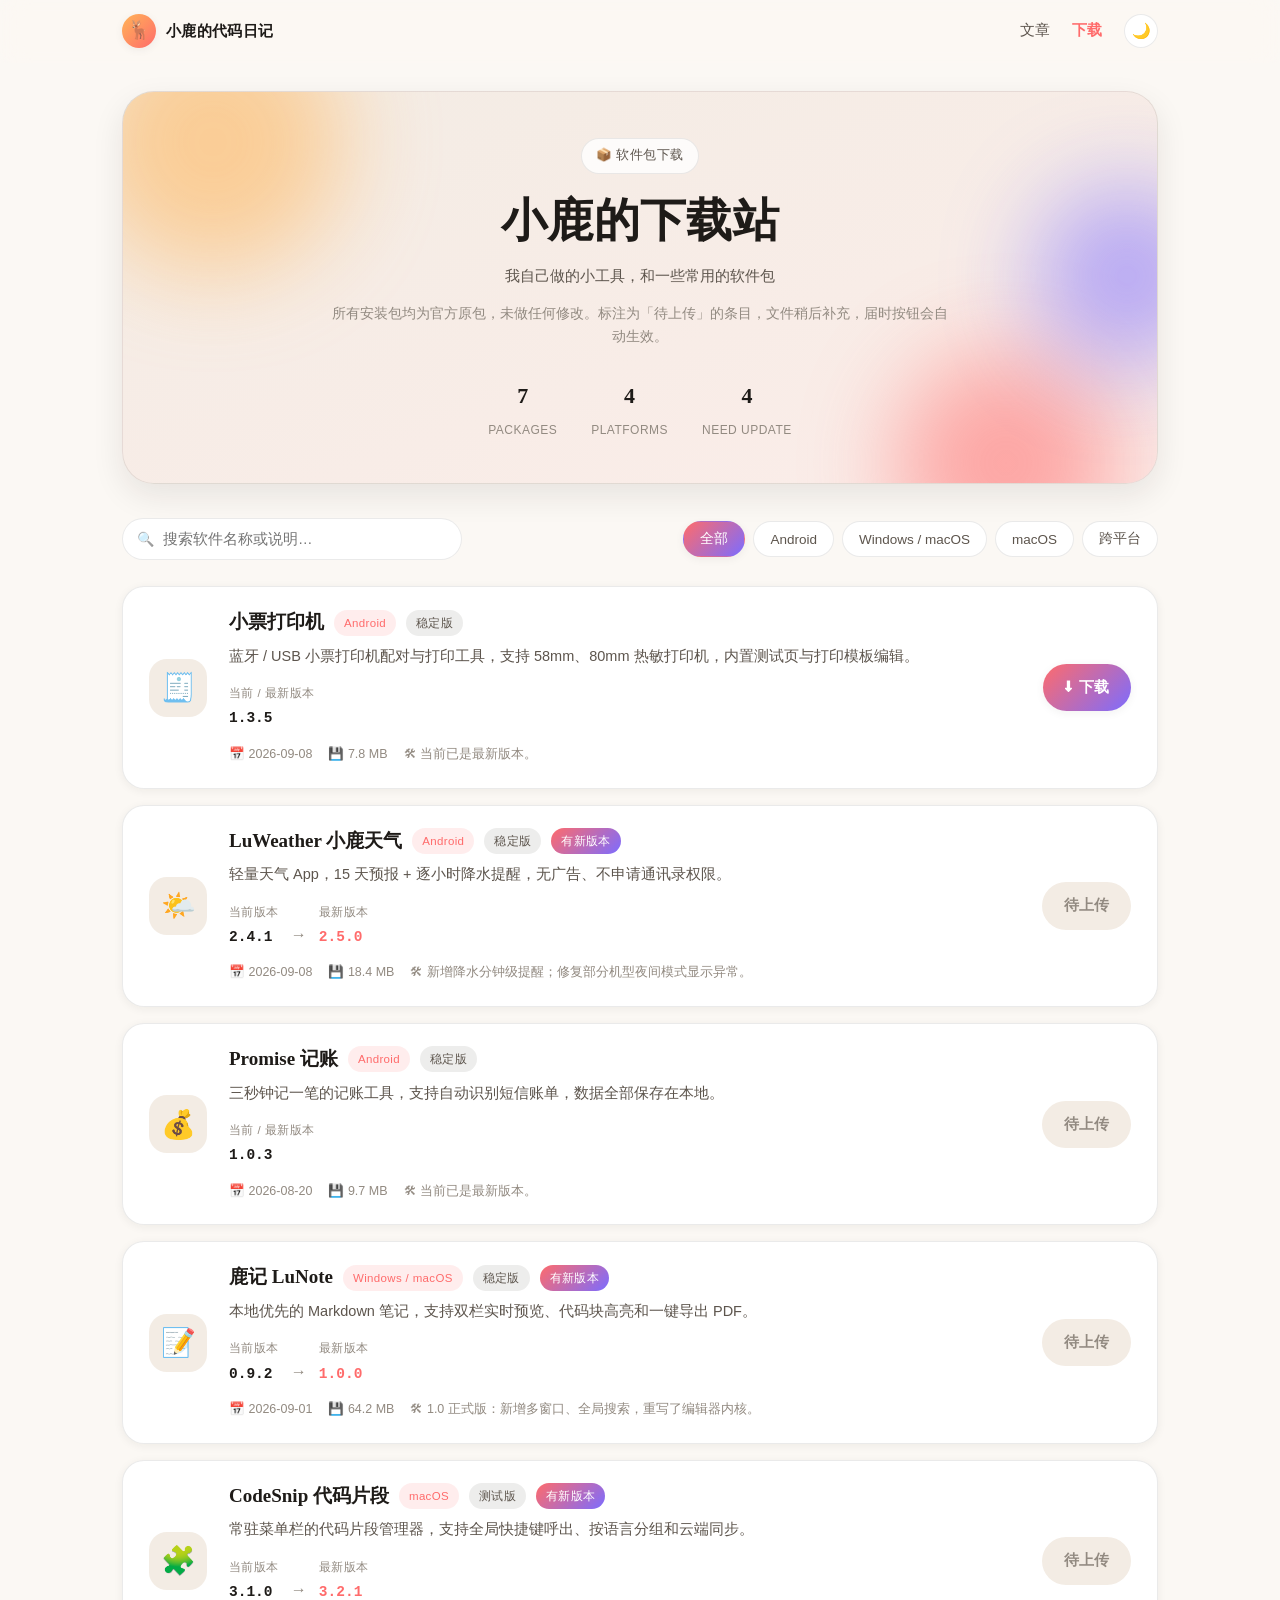
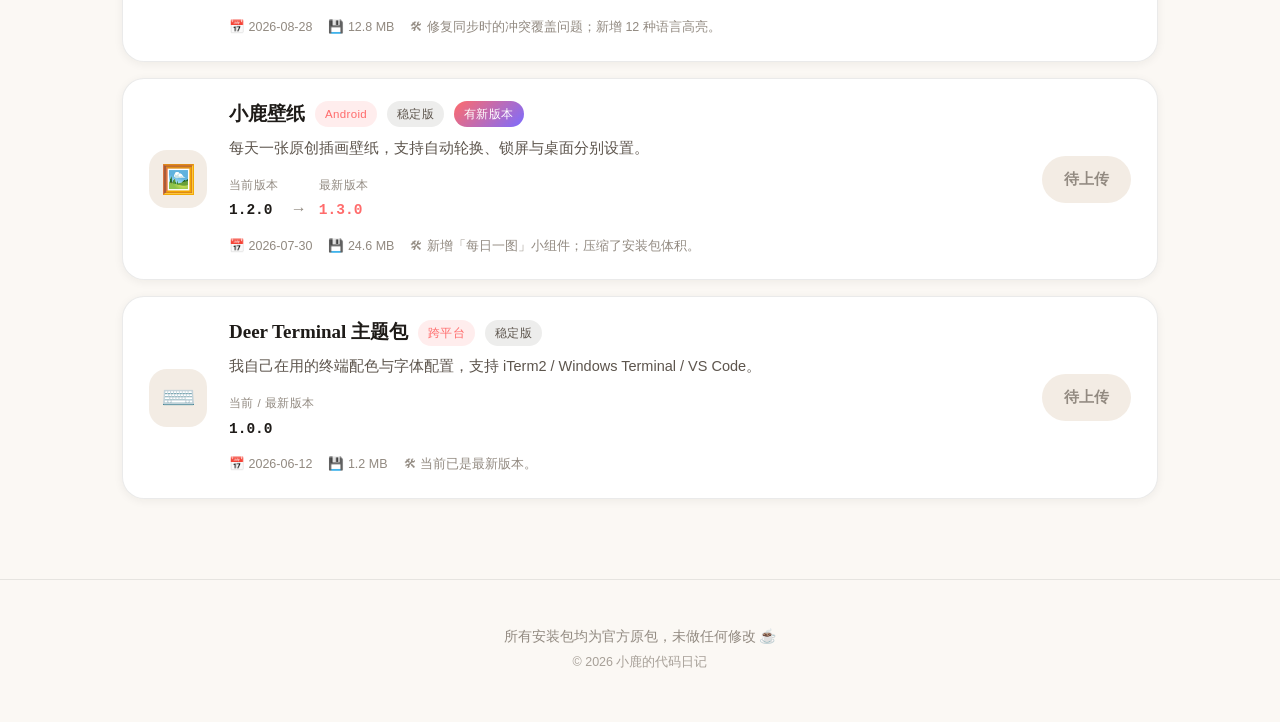
==== download/index.html @ f1ee8413 "添加下载页面" ====
<!DOCTYPE html>
<html lang="zh-CN" data-theme="light">
<head>
  <meta charset="UTF-8" />
  <meta name="viewport" content="width=device-width, initial-scale=1, viewport-fit=cover" />
  <title>下载 · 小鹿的代码日记</title>
  <meta name="description" content="小鹿的软件包下载列表：Android、Windows、macOS 安装包。" />
  <link rel="icon" href="data:image/svg+xml,<svg xmlns='http://www.w3.org/2000/svg' viewBox='0 0 100 100'><text y='.9em' font-size='90'>🦌</text></svg>" />
  <link rel="stylesheet" href="../assets/css/style.css" />
</head>
<body>
  <header class="nav" id="nav">
    <div class="nav__inner">
      <a class="nav__brand" href="../">
        <span class="nav__avatar">🦌</span>
        <span class="nav__name">小鹿的代码日记</span>
      </a>
      <nav class="nav__links">
        <a href="../">文章</a>
        <a href="./" aria-current="page" class="is-current">下载</a>
        <button class="theme-toggle" id="themeToggle" type="button" aria-label="切换主题">
          <span id="themeIcon">🌙</span>
        </button>
      </nav>
    </div>
  </header>

  <main>
    <section class="view">
      <div class="hero hero--slim">
        <div class="hero__blobs" aria-hidden="true">
          <span></span><span></span><span></span>
        </div>
        <div class="hero__content">
          <span class="hero__badge">📦 软件包下载</span>
          <h1 class="hero__title" id="pageTitle">下载</h1>
          <p class="hero__bio" id="pageSubtitle"></p>
          <p class="hero__note" id="pageNote"></p>
          <div class="hero__stats" id="pageStats"></div>
        </div>
      </div>

      <div class="toolbar">
        <div class="search">
          <span class="search__icon">🔍</span>
          <input id="searchInput" type="search" placeholder="搜索软件名称或说明…" autocomplete="off" />
        </div>
        <div class="chips" id="platformChips"></div>
      </div>

      <div class="pkg-list" id="pkgList"></div>
      <div class="empty" id="emptyState" hidden>没有找到匹配的软件包 🌿</div>
    </section>
  </main>

  <footer class="footer">
    <p>所有安装包均为官方原包，未做任何修改 ☕️</p>
    <p class="footer__copy" id="footerCopy"></p>
  </footer>

  <script src="../assets/js/theme.js"></script>
  <script src="../assets/js/download.js"></script>
</body>
</html>
---- assets/css/style.css ----
/* ============ 主题变量 ============ */
:root {
  --bg: #fbf8f4;
  --bg-soft: #f3ece4;
  --surface: #ffffff;
  --text: #1e1b18;
  --text-soft: #5d554d;
  --muted: #928a81;
  --line: rgba(30, 27, 24, .09);
  --accent: #ff6b6b;
  --accent-2: #ffb457;
  --accent-3: #7c6cff;
  --shadow-sm: 0 2px 10px rgba(30, 27, 24, .06);
  --shadow-md: 0 12px 32px rgba(30, 27, 24, .09);
  --shadow-lg: 0 28px 60px rgba(30, 27, 24, .14);
  --radius: 22px;
  --maxw: 1080px;
  --font-sans: -apple-system, BlinkMacSystemFont, "PingFang SC", "HarmonyOS Sans SC",
    "Microsoft YaHei", "Noto Sans SC", "Segoe UI", Roboto, sans-serif;
  --font-serif: "Songti SC", "Noto Serif SC", Georgia, "Times New Roman", serif;
}

[data-theme="dark"] {
  --bg: #100e0d;
  --bg-soft: #191614;
  --surface: #1c1917;
  --text: #f4ede6;
  --text-soft: #c6bdba;
  --muted: #8d8480;
  --line: rgba(255, 255, 255, .1);
  --accent: #ff8b8b;
  --accent-2: #ffc97a;
  --accent-3: #a79bff;
  --shadow-sm: 0 2px 10px rgba(0, 0, 0, .4);
  --shadow-md: 0 12px 32px rgba(0, 0, 0, .45);
  --shadow-lg: 0 28px 60px rgba(0, 0, 0, .55);
}

/* ============ 基础 ============ */
* { box-sizing: border-box; }
[hidden] { display: none !important; }

html { scroll-behavior: smooth; }

body {
  margin: 0;
  background: var(--bg);
  color: var(--text);
  font-family: var(--font-sans);
  font-size: 16px;
  line-height: 1.75;
  -webkit-font-smoothing: antialiased;
  transition: background .35s ease, color .35s ease;
}

a { color: inherit; text-decoration: none; }
button { font-family: inherit; cursor: pointer; }
img { max-width: 100%; display: block; }

::selection { background: var(--accent); color: #fff; }

/* ============ 阅读进度条 ============ */
.reading-progress {
  position: fixed;
  inset: 0 0 auto 0;
  height: 3px;
  z-index: 60;
  background: transparent;
}
.reading-progress span {
  display: block;
  height: 100%;
  width: 0;
  background: linear-gradient(90deg, var(--accent-2), var(--accent), var(--accent-3));
  transition: width .1s linear;
}

/* ============ 导航 ============ */
.nav {
  position: sticky;
  top: 0;
  z-index: 50;
  backdrop-filter: saturate(180%) blur(14px);
  -webkit-backdrop-filter: saturate(180%) blur(14px);
  background: var(--bg);
  background: color-mix(in srgb, var(--bg) 78%, transparent);
  border-bottom: 1px solid transparent;
  transition: border-color .3s ease, box-shadow .3s ease;
}
.nav.is-stuck {
  border-bottom-color: var(--line);
  box-shadow: var(--shadow-sm);
}
.nav__inner {
  max-width: var(--maxw);
  margin: 0 auto;
  padding: 14px 22px;
  display: flex;
  align-items: center;
  justify-content: space-between;
  gap: 16px;
}
.nav__brand { display: flex; align-items: center; gap: 10px; }
.nav__avatar {
  width: 34px; height: 34px;
  display: grid; place-items: center;
  font-size: 18px;
  border-radius: 50%;
  background: linear-gradient(135deg, var(--accent-2), var(--accent));
  box-shadow: var(--shadow-sm);
}
.nav__name {
  font-weight: 700;
  letter-spacing: .02em;
  font-size: 15px;
}
.nav__links {
  display: flex;
  align-items: center;
  gap: 22px;
  font-size: 14.5px;
  color: var(--text-soft);
}
.nav__links a { transition: color .2s ease; }
.nav__links a:hover { color: var(--accent); }
.theme-toggle {
  border: 1px solid var(--line);
  background: var(--surface);
  color: var(--text);
  width: 34px; height: 34px;
  border-radius: 50%;
  display: grid; place-items: center;
  font-size: 15px;
  transition: transform .2s ease, box-shadow .2s ease;
}
.theme-toggle:hover { transform: scale(1.08); box-shadow: var(--shadow-sm); }

/* ============ 布局 ============ */
main { max-width: var(--maxw); margin: 0 auto; padding: 0 22px 80px; }
.view { animation: fade .45s ease both; }
@keyframes fade { from { opacity: 0; transform: translateY(10px); } to { opacity: 1; transform: none; } }

/* ============ Hero ============ */
.hero {
  position: relative;
  overflow: hidden;
  margin: 28px 0 34px;
  padding: 60px 32px 52px;
  border-radius: 32px;
  background: var(--bg-soft);
  background: linear-gradient(160deg, var(--bg-soft), color-mix(in srgb, var(--accent) 8%, var(--bg)));
  border: 1px solid var(--line);
  box-shadow: var(--shadow-md);
  text-align: center;
}
.hero__blobs { position: absolute; inset: 0; pointer-events: none; }
.hero__blobs span {
  position: absolute;
  display: block;
  border-radius: 50%;
  filter: blur(48px);
  opacity: .55;
  animation: float 14s ease-in-out infinite;
}
.hero__blobs span:nth-child(1) { width: 260px; height: 260px; background: var(--accent-2); top: -80px; left: -40px; }
.hero__blobs span:nth-child(2) { width: 220px; height: 220px; background: var(--accent); bottom: -90px; right: 4%; animation-delay: -4s; }
.hero__blobs span:nth-child(3) { width: 180px; height: 180px; background: var(--accent-3); top: 24%; right: -60px; animation-delay: -8s; }
@keyframes float {
  0%, 100% { transform: translate3d(0, 0, 0) scale(1); }
  50% { transform: translate3d(18px, -22px, 0) scale(1.08); }
}
.hero__content { position: relative; }
.hero__badge {
  display: inline-block;
  background: var(--surface);
  padding: 6px 14px;
  border-radius: 999px;
  font-size: 12.5px;
  letter-spacing: .04em;
  color: var(--text-soft);
  background: var(--surface);
  background: color-mix(in srgb, var(--surface) 80%, transparent);
  border: 1px solid var(--line);
}
.hero__avatar {
  width: 92px; height: 92px;
  margin: 20px auto 0;
  display: grid; place-items: center;
  font-size: 44px;
  border-radius: 50%;
  background: var(--surface);
  border: 3px solid var(--surface);
  box-shadow: var(--shadow-md);
}
.hero__title {
  margin: 18px 0 8px;
  font-family: var(--font-serif);
  font-size: clamp(30px, 5.4vw, 46px);
  line-height: 1.25;
  letter-spacing: .01em;
}
.hero__tagline {
  margin: 0;
  font-size: 17px;
  font-weight: 600;
  background: linear-gradient(90deg, var(--accent), var(--accent-3));
  -webkit-background-clip: text;
  background-clip: text;
  color: transparent;
}
.hero__bio {
  max-width: 560px;
  margin: 14px auto 0;
  color: var(--text-soft);
  font-size: 15px;
}
.hero__meta {
  margin-top: 10px;
  font-size: 13px;
  color: var(--muted);
}
.hero__meta .dot { margin: 0 8px; }
.hero__socials {
  margin-top: 22px;
  display: flex;
  justify-content: center;
  gap: 10px;
  flex-wrap: wrap;
}
.social {
  display: inline-flex;
  align-items: center;
  gap: 6px;
  padding: 8px 16px;
  border-radius: 999px;
  font-size: 13.5px;
  color: var(--text-soft);
  background: var(--surface);
  background: color-mix(in srgb, var(--surface) 85%, transparent);
  border: 1px solid var(--line);
  transition: transform .2s ease, box-shadow .2s ease, color .2s ease;
}
.social:hover { transform: translateY(-2px); box-shadow: var(--shadow-sm); color: var(--text); }
.hero__stats {
  margin-top: 28px;
  display: flex;
  justify-content: center;
  gap: 34px;
  flex-wrap: wrap;
}
.stat { text-align: center; }
.stat b {
  display: block;
  font-size: 22px;
  font-family: var(--font-serif);
}
.stat span { font-size: 12px; color: var(--muted); letter-spacing: .04em; }

.hero--slim { padding: 46px 32px 40px; }
.hero__note {
  max-width: 620px;
  margin: 12px auto 0;
  font-size: 13.5px;
  color: var(--muted);
}
.nav__links a.is-current { color: var(--accent); font-weight: 600; }

/* ============ 下载列表 ============ */
.pkg-list { display: flex; flex-direction: column; gap: 16px; }
.pkg {
  display: grid;
  grid-template-columns: auto 1fr auto;
  gap: 22px;
  align-items: center;
  padding: 22px 26px;
  border-radius: var(--radius);
  background: var(--surface);
  border: 1px solid var(--line);
  box-shadow: var(--shadow-sm);
  transition: transform .28s ease, box-shadow .28s ease;
}
.pkg:hover { transform: translateY(-3px); box-shadow: var(--shadow-md); }
.pkg__icon {
  width: 58px; height: 58px;
  display: grid; place-items: center;
  font-size: 28px;
  border-radius: 18px;
  background: var(--bg-soft);
}
.pkg__main { min-width: 0; }
.pkg__title {
  display: flex;
  align-items: center;
  gap: 10px;
  flex-wrap: wrap;
}
.pkg__title h2 {
  margin: 0;
  font-family: var(--font-serif);
  font-size: 19px;
  line-height: 1.4;
}
.badge {
  font-size: 11.5px;
  letter-spacing: .03em;
  padding: 3px 10px;
  border-radius: 999px;
  color: var(--accent);
  background: var(--bg-soft);
  background: color-mix(in srgb, var(--accent) 12%, transparent);
  white-space: nowrap;
}
.badge--ghost {
  color: var(--text-soft);
  background: var(--bg-soft);
  background: color-mix(in srgb, var(--text) 8%, transparent);
}
.badge--new {
  color: #fff;
  background: linear-gradient(135deg, var(--accent), var(--accent-3));
}
.pkg__desc {
  margin: 8px 0 14px;
  color: var(--text-soft);
  font-size: 14.5px;
}
.pkg__ver { display: flex; align-items: flex-end; gap: 12px; flex-wrap: wrap; }
.pkg__ver-item small { display: block; font-size: 11.5px; color: var(--muted); letter-spacing: .04em; }
.pkg__ver-item b {
  font-family: ui-monospace, "SFMono-Regular", Menlo, Consolas, monospace;
  font-size: 14.5px;
}
.pkg__ver-item b.is-new { color: var(--accent); }
.pkg__arrow { color: var(--muted); padding-bottom: 1px; }
.pkg__meta {
  margin-top: 12px;
  display: flex;
  gap: 16px;
  flex-wrap: wrap;
  font-size: 12.5px;
  color: var(--muted);
}
.pkg__changelog { flex: 1 1 240px; min-width: 0; }
.pkg__action { display: flex; justify-content: flex-end; }
.btn {
  display: inline-flex;
  align-items: center;
  gap: 7px;
  padding: 11px 22px;
  border-radius: 999px;
  font-size: 14.5px;
  font-weight: 600;
  color: #fff;
  white-space: nowrap;
  background: linear-gradient(135deg, var(--accent), var(--accent-3));
  box-shadow: var(--shadow-sm);
  transition: transform .2s ease, box-shadow .2s ease, filter .2s ease;
}
.btn:hover { transform: translateY(-2px); box-shadow: var(--shadow-md); filter: brightness(1.05); }
.btn--disabled {
  background: var(--bg-soft);
  color: var(--muted);
  box-shadow: none;
  cursor: not-allowed;
}
.btn--disabled:hover { transform: none; box-shadow: none; filter: none; }

/* ============ 工具栏 ============ */
.toolbar {
  display: flex;
  align-items: center;
  justify-content: space-between;
  gap: 18px;
  flex-wrap: wrap;
  margin-bottom: 26px;
}
.search {
  position: relative;
  flex: 1 1 260px;
  max-width: 340px;
}
.search__icon { position: absolute; left: 15px; top: 50%; transform: translateY(-50%); font-size: 14px; opacity: .6; }
.search input {
  width: 100%;
  padding: 12px 16px 12px 40px;
  border-radius: 999px;
  border: 1px solid var(--line);
  background: var(--surface);
  color: var(--text);
  font-size: 14.5px;
  outline: none;
  transition: box-shadow .2s ease, border-color .2s ease;
}
.search input:focus { border-color: var(--accent); box-shadow: 0 0 0 4px color-mix(in srgb, var(--accent) 16%, transparent); }
.chips { display: flex; gap: 8px; flex-wrap: wrap; }
.chip {
  padding: 8px 16px;
  border-radius: 999px;
  border: 1px solid var(--line);
  background: var(--surface);
  color: var(--text-soft);
  font-size: 13.5px;
  transition: all .22s ease;
}
.chip:hover { transform: translateY(-2px); }
.chip.is-active {
  background: linear-gradient(135deg, var(--accent), var(--accent-3));
  border-color: transparent;
  color: #fff;
  box-shadow: var(--shadow-sm);
}

/* ============ 置顶大卡 ============ */
.featured {
  display: grid;
  grid-template-columns: 1.05fr 1fr;
  gap: 0;
  overflow: hidden;
  border-radius: var(--radius);
  background: var(--surface);
  border: 1px solid var(--line);
  box-shadow: var(--shadow-md);
  margin-bottom: 34px;
  cursor: pointer;
  transition: transform .3s ease, box-shadow .3s ease;
}
.featured:hover { transform: translateY(-4px); box-shadow: var(--shadow-lg); }
.featured__cover {
  position: relative;
  min-height: 280px;
  display: grid;
  place-items: center;
  font-size: 74px;
}
.featured__cover::after {
  content: "";
  position: absolute; inset: 0;
  background: radial-gradient(circle at 30% 25%, rgba(255,255,255,.35), transparent 60%);
}
.featured__flag {
  position: absolute; z-index: 2;
  top: 18px; left: 18px;
  padding: 5px 12px;
  border-radius: 999px;
  font-size: 12px;
  letter-spacing: .05em;
  background: rgba(255, 255, 255, .9);
  color: #1e1b18;
  box-shadow: var(--shadow-sm);
}
.featured__body { padding: 34px 34px 30px; display: flex; flex-direction: column; }
.featured__body h2 {
  margin: 10px 0 12px;
  font-family: var(--font-serif);
  font-size: clamp(22px, 3vw, 30px);
  line-height: 1.35;
}
.featured__body p { margin: 0; color: var(--text-soft); font-size: 15px; }

/* ============ 卡片网格 ============ */
.grid {
  display: grid;
  grid-template-columns: repeat(auto-fill, minmax(280px, 1fr));
  gap: 24px;
}
.card {
  display: flex;
  flex-direction: column;
  overflow: hidden;
  border-radius: var(--radius);
  background: var(--surface);
  border: 1px solid var(--line);
  box-shadow: var(--shadow-sm);
  cursor: pointer;
  transition: transform .3s ease, box-shadow .3s ease;
}
.card:hover { transform: translateY(-6px); box-shadow: var(--shadow-lg); }
.card:hover .card__title { color: var(--accent); }
.card:hover .card__cover span { transform: scale(1.14) rotate(-4deg); }
.card__cover {
  position: relative;
  height: 148px;
  display: grid;
  place-items: center;
  font-size: 52px;
}
.card__cover span { transition: transform .45s cubic-bezier(.2, .8, .2, 1); display: block; }
.card__cover::after {
  content: "";
  position: absolute; inset: 0;
  background: radial-gradient(circle at 28% 22%, rgba(255,255,255,.35), transparent 62%);
}
.card__time {
  position: absolute; z-index: 2;
  right: 14px; bottom: 14px;
  padding: 4px 10px;
  border-radius: 999px;
  font-size: 11.5px;
  background: rgba(255, 255, 255, .92);
  color: #1e1b18;
}
.card__body { padding: 20px 22px 22px; display: flex; flex-direction: column; flex: 1; }
.card__tags { display: flex; gap: 8px; flex-wrap: wrap; margin-bottom: 10px; }
.tag {
  font-size: 11.5px;
  letter-spacing: .04em;
  padding: 3px 10px;
  border-radius: 999px;
  color: var(--accent);
  background: var(--bg-soft);
  background: color-mix(in srgb, var(--accent) 12%, transparent);
}
.card__title {
  margin: 0 0 10px;
  font-family: var(--font-serif);
  font-size: 20px;
  line-height: 1.45;
  transition: color .25s ease;
}
.card__excerpt {
  margin: 0 0 18px;
  color: var(--text-soft);
  font-size: 14.5px;
  display: -webkit-box;
  -webkit-line-clamp: 3;
  -webkit-box-orient: vertical;
  overflow: hidden;
}
.card__meta {
  margin-top: auto;
  font-size: 12.5px;
  color: var(--muted);
  display: flex;
  align-items: center;
  gap: 8px;
}

.empty {
  padding: 70px 20px;
  text-align: center;
  color: var(--muted);
}

/* ============ 文章详情 ============ */
.post { max-width: 720px; margin: 0 auto; padding-top: 22px; }
.back-link {
  display: inline-block;
  margin-bottom: 22px;
  font-size: 14px;
  color: var(--muted);
  transition: color .2s ease, transform .2s ease;
}
.back-link:hover { color: var(--accent); transform: translateX(-3px); }
.post__cover {
  height: 240px;
  border-radius: var(--radius);
  display: grid;
  place-items: center;
  font-size: 78px;
  margin-bottom: 30px;
  box-shadow: var(--shadow-md);
  position: relative;
  overflow: hidden;
}
.post__cover::after {
  content: "";
  position: absolute; inset: 0;
  background: radial-gradient(circle at 30% 25%, rgba(255,255,255,.35), transparent 60%);
}
.post__head { margin-bottom: 34px; }
.post__tags { display: flex; gap: 8px; flex-wrap: wrap; }
.post__title {
  margin: 14px 0 12px;
  font-family: var(--font-serif);
  font-size: clamp(26px, 4.4vw, 38px);
  line-height: 1.35;
}
.post__meta { font-size: 13.5px; color: var(--muted); }

.markdown { font-size: 16.5px; color: var(--text-soft); }
.markdown h2 {
  font-family: var(--font-serif);
  font-size: 24px;
  color: var(--text);
  margin: 42px 0 14px;
  padding-left: 14px;
  border-left: 4px solid var(--accent);
}
.markdown h3 {
  font-size: 19px;
  color: var(--text);
  margin: 32px 0 12px;
}
.markdown p { margin: 0 0 20px; }
.markdown strong { color: var(--text); font-weight: 700; }
.markdown a { color: var(--accent); text-decoration: underline; text-underline-offset: 3px; }
.markdown ul, .markdown ol { padding-left: 22px; margin: 0 0 20px; }
.markdown li { margin-bottom: 8px; }
.markdown blockquote {
  margin: 26px 0;
  padding: 18px 22px;
  border-radius: 16px;
  background: var(--bg-soft);
  border-left: 4px solid var(--accent-2);
  color: var(--text);
  font-style: italic;
}
.markdown pre {
  background: #1e1b18;
  color: #f4ede6;
  padding: 18px 20px;
  border-radius: 16px;
  overflow-x: auto;
  font-size: 14px;
  line-height: 1.7;
  margin: 0 0 22px;
}
.markdown code {
  font-family: ui-monospace, "SFMono-Regular", Menlo, Consolas, monospace;
  font-size: .92em;
}
.markdown :not(pre) > code {
  background: var(--bg-soft);
  padding: 2px 7px;
  border-radius: 6px;
  color: var(--accent-3);
}
.markdown hr { border: none; border-top: 1px solid var(--line); margin: 36px 0; }
.markdown img { border-radius: 16px; margin: 8px 0 20px; }

.post__foot { margin-top: 50px; padding-top: 26px; border-top: 1px solid var(--line); }
.post__nav { display: flex; gap: 14px; margin-top: 22px; }
.post__nav a {
  flex: 1;
  padding: 16px 18px;
  border-radius: 16px;
  border: 1px solid var(--line);
  background: var(--surface);
  font-size: 14px;
  transition: transform .2s ease, box-shadow .2s ease;
}
.post__nav a:hover { transform: translateY(-2px); box-shadow: var(--shadow-sm); }
.post__nav small { display: block; color: var(--muted); font-size: 12px; margin-bottom: 4px; }
.post__nav .next { text-align: right; }

/* ============ 页脚 ============ */
.footer {
  padding: 40px 22px 46px;
  text-align: center;
  color: var(--muted);
  font-size: 14px;
  border-top: 1px solid var(--line);
}
.footer p { margin: 4px 0; }
.footer__copy { font-size: 12.5px; opacity: .8; }

/* ============ 响应式 ============ */
@media (max-width: 720px) {
  .hero { padding: 44px 20px 40px; border-radius: 26px; }
  .hero__stats { gap: 24px; }
  .featured { grid-template-columns: 1fr; }
  .featured__cover { min-height: 190px; font-size: 60px; }
  .featured__body { padding: 26px 22px; }
  .toolbar { flex-direction: column; align-items: stretch; }
  .search { max-width: none; }
  .chips { overflow-x: auto; flex-wrap: nowrap; padding-bottom: 4px; }
  .chip { white-space: nowrap; }
  .post__nav { flex-direction: column; }
  .post__nav .next { text-align: left; }
  .hero--slim { padding: 36px 20px 32px; }
  .pkg { grid-template-columns: auto 1fr; padding: 20px; gap: 16px; }
  .pkg__action { grid-column: 1 / -1; justify-content: stretch; }
  .pkg__action .btn, .pkg__action .btn--disabled { flex: 1; justify-content: center; }
}

@media (prefers-reduced-motion: reduce) {
  * { animation-duration: .01ms !important; transition-duration: .01ms !important; }
  html { scroll-behavior: auto; }
}
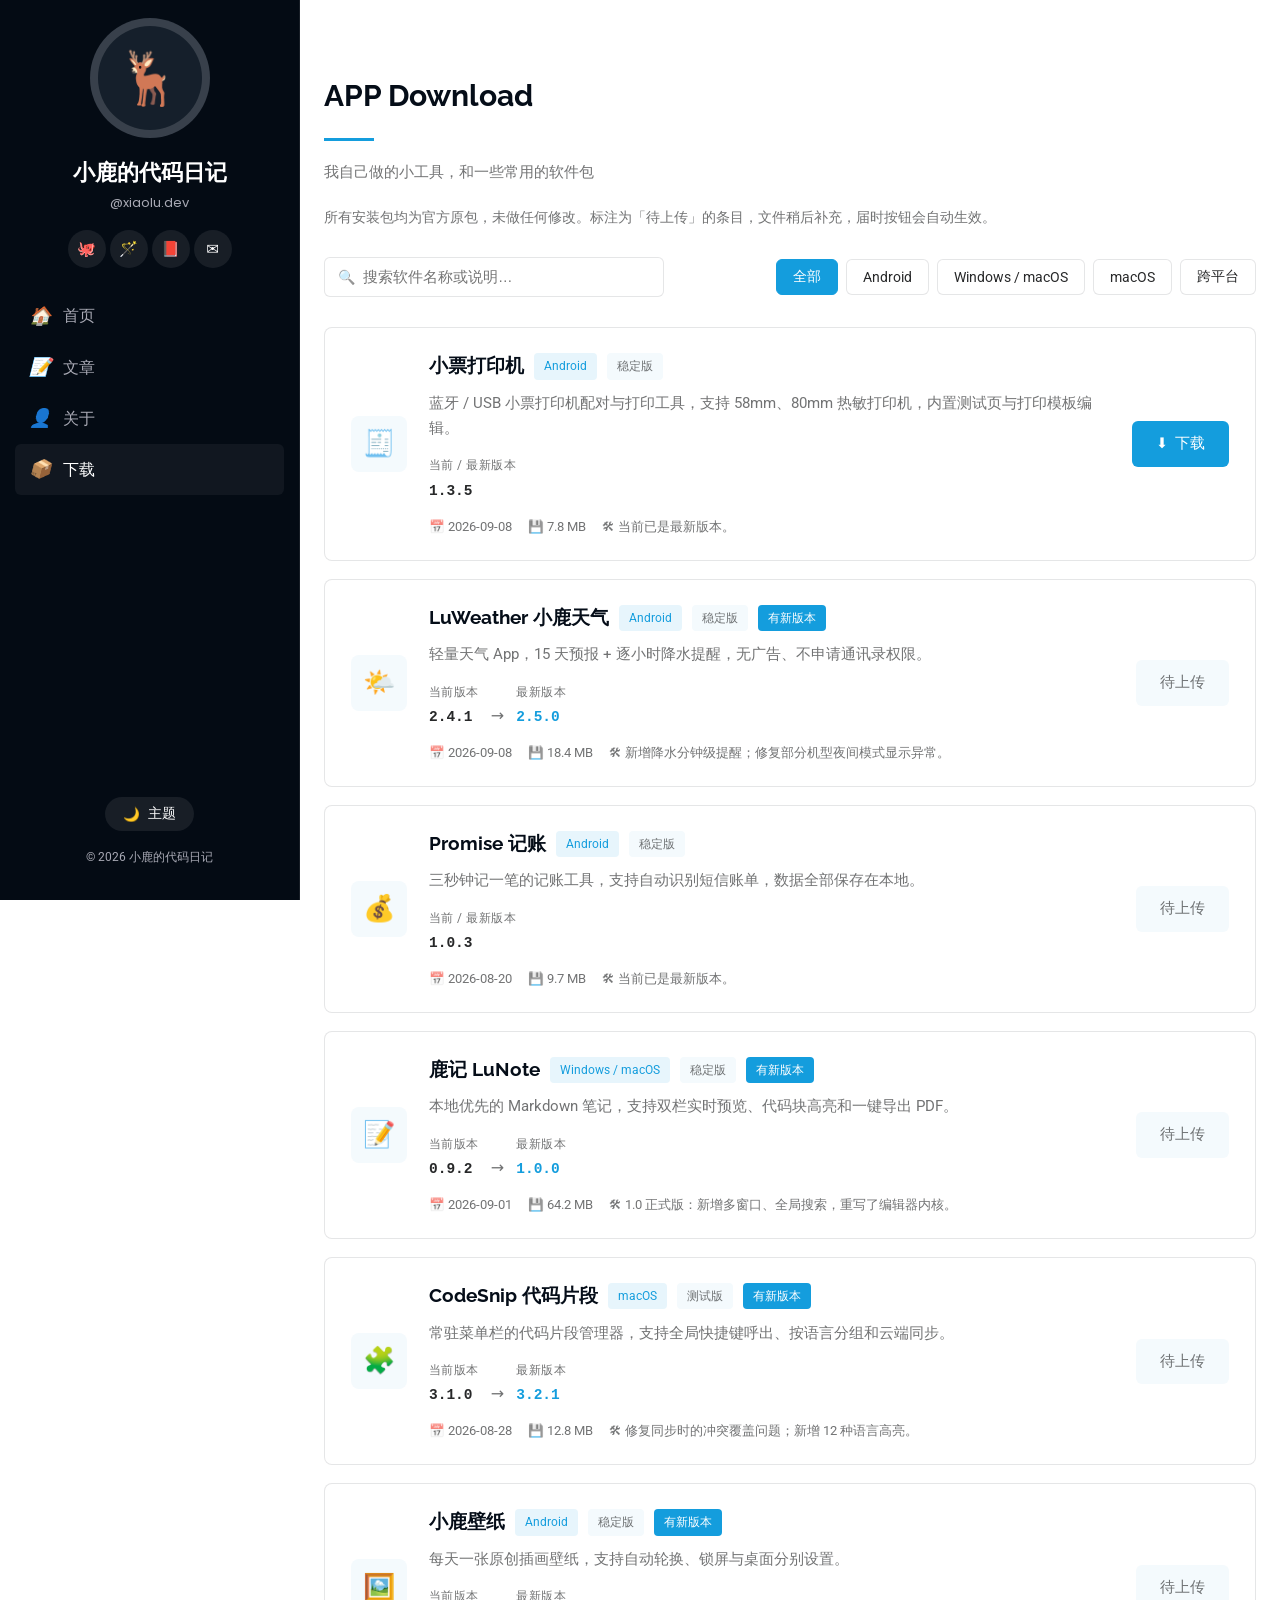
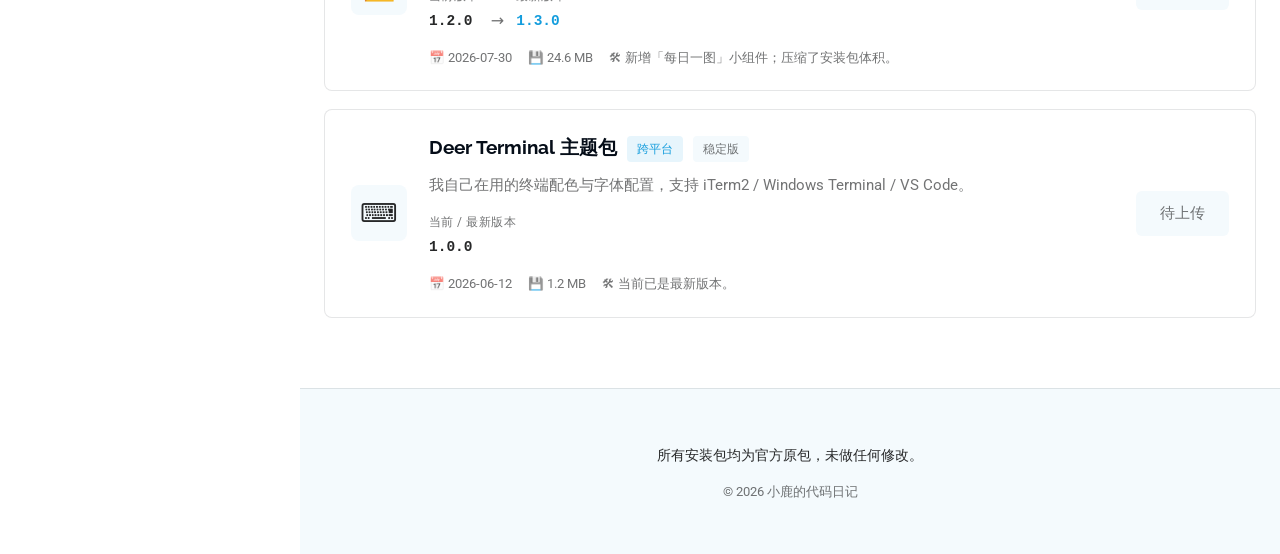
==== commit 40649437: "修改风格" ====
--- a/download/index.html
+++ b/download/index.html
@@ -4,61 +4,81 @@
   <meta charset="UTF-8" />
   <meta name="viewport" content="width=device-width, initial-scale=1, viewport-fit=cover" />
   <title>下载 · 小鹿的代码日记</title>
-  <meta name="description" content="小鹿的软件包下载列表：Android、Windows、macOS 安装包。" />
+  <meta name="description" content="APP Download：小鹿做的软件包下载列表。" />
   <link rel="icon" href="data:image/svg+xml,<svg xmlns='http://www.w3.org/2000/svg' viewBox='0 0 100 100'><text y='.9em' font-size='90'>🦌</text></svg>" />
+  <link rel="preconnect" href="https://fonts.googleapis.com" />
+  <link rel="preconnect" href="https://fonts.gstatic.com" crossorigin />
+  <link href="https://fonts.googleapis.com/css2?family=Roboto:wght@300;400;500;700&family=Poppins:wght@300;400;500;600&family=Raleway:wght@300;500;600;700&display=swap" rel="stylesheet" />
   <link rel="stylesheet" href="../assets/css/style.css" />
 </head>
 <body>
-  <header class="nav" id="nav">
-    <div class="nav__inner">
-      <a class="nav__brand" href="../">
-        <span class="nav__avatar">🦌</span>
-        <span class="nav__name">小鹿的代码日记</span>
-      </a>
-      <nav class="nav__links">
-        <a href="../">文章</a>
-        <a href="./" aria-current="page" class="is-current">下载</a>
-        <button class="theme-toggle" id="themeToggle" type="button" aria-label="切换主题">
-          <span id="themeIcon">🌙</span>
-        </button>
-      </nav>
+  <div class="reading-progress"><span style="width:0"></span></div>
+
+  <header id="header" class="header">
+    <button class="header-toggle" id="headerToggle" type="button" aria-label="菜单">☰</button>
+
+    <div class="profile-img" id="sideAvatar">🦌</div>
+
+    <a class="logo" href="../">
+      <h1 id="sideName">小鹿的代码日记</h1>
+      <span class="handle" id="sideHandle"></span>
+    </a>
+
+    <div class="social-links" id="sideSocials"></div>
+
+    <nav id="navmenu" class="navmenu">
+      <ul>
+        <li><a href="../#hero"><i class="navicon">🏠</i>首页</a></li>
+        <li><a href="../#blog"><i class="navicon">📝</i>文章</a></li>
+        <li><a href="../#about"><i class="navicon">👤</i>关于</a></li>
+        <li><a href="./" class="active"><i class="navicon">📦</i>下载</a></li>
+      </ul>
+    </nav>
+
+    <div class="sidebar-foot">
+      <button class="theme-toggle" id="themeToggle" type="button">
+        <span id="themeIcon">🌙</span><span>主题</span>
+      </button>
+      <p class="sidebar-copy" id="sideCopy"></p>
     </div>
   </header>
+  <div class="backdrop" id="backdrop"></div>
 
   <main>
-    <section class="view">
-      <div class="hero hero--slim">
-        <div class="hero__blobs" aria-hidden="true">
-          <span></span><span></span><span></span>
+    <section class="section">
+      <div class="container">
+        <div class="section-title">
+          <h2 id="pageTitle">APP Download</h2>
+          <p id="pageSubtitle"></p>
         </div>
-        <div class="hero__content">
-          <span class="hero__badge">📦 软件包下载</span>
-          <h1 class="hero__title" id="pageTitle">下载</h1>
-          <p class="hero__bio" id="pageSubtitle"></p>
-          <p class="hero__note" id="pageNote"></p>
-          <div class="hero__stats" id="pageStats"></div>
+
+        <p id="pageNote" style="margin:-20px 0 28px;color:var(--muted);font-size:14px"></p>
+
+        <div class="toolbar">
+          <div class="search">
+            <span class="search__icon">🔍</span>
+            <input id="searchInput" type="search" placeholder="搜索软件名称或说明…" autocomplete="off" />
+          </div>
+          <div class="chips" id="platformChips"></div>
         </div>
+
+        <div class="pkg-list" id="pkgList"></div>
+        <div class="empty" id="emptyState" hidden>没有找到匹配的软件包。</div>
       </div>
-
-      <div class="toolbar">
-        <div class="search">
-          <span class="search__icon">🔍</span>
-          <input id="searchInput" type="search" placeholder="搜索软件名称或说明…" autocomplete="off" />
-        </div>
-        <div class="chips" id="platformChips"></div>
-      </div>
-
-      <div class="pkg-list" id="pkgList"></div>
-      <div class="empty" id="emptyState" hidden>没有找到匹配的软件包 🌿</div>
     </section>
   </main>
 
   <footer class="footer">
-    <p>所有安装包均为官方原包，未做任何修改 ☕️</p>
-    <p class="footer__copy" id="footerCopy"></p>
+    <div class="container">
+      <p>所有安装包均为官方原包，未做任何修改。</p>
+      <p class="credits" id="footerCopy"></p>
+    </div>
   </footer>
 
+  <a href="#" id="scrollTop" class="scroll-top" aria-label="回到顶部">↑</a>
+
   <script src="../assets/js/theme.js"></script>
+  <script src="../assets/js/site.js"></script>
   <script src="../assets/js/download.js"></script>
 </body>
 </html>
--- a/assets/css/style.css
+++ b/assets/css/style.css
@@ -1,676 +1,574 @@
-/* ============ 主题变量 ============ */
+/* ==========================================================================
+   iPortfolio 风格主题
+   - 左侧 300px 深色固定侧边栏
+   - Hero 全屏深色背景 + 打字机标题
+   - 强调色 #149ddd，章节标题带 50px 下划线
+   ========================================================================== */
+
 :root {
-  --bg: #fbf8f4;
-  --bg-soft: #f3ece4;
+  --default-font: "Roboto", system-ui, -apple-system, "Segoe UI", "PingFang SC",
+    "HarmonyOS Sans SC", "Microsoft YaHei", "Noto Sans SC", sans-serif;
+  --heading-font: "Raleway", "PingFang SC", "Microsoft YaHei", sans-serif;
+  --nav-font: "Poppins", "PingFang SC", "Microsoft YaHei", sans-serif;
+  --mono-font: ui-monospace, "SFMono-Regular", Menlo, Consolas, monospace;
+
+  --bg: #ffffff;
+  --bg-soft: #f4fafd;
+  --text: #272829;
+  --heading: #050d18;
+  --accent: #149ddd;
   --surface: #ffffff;
-  --text: #1e1b18;
-  --text-soft: #5d554d;
-  --muted: #928a81;
-  --line: rgba(30, 27, 24, .09);
-  --accent: #ff6b6b;
-  --accent-2: #ffb457;
-  --accent-3: #7c6cff;
-  --shadow-sm: 0 2px 10px rgba(30, 27, 24, .06);
-  --shadow-md: 0 12px 32px rgba(30, 27, 24, .09);
-  --shadow-lg: 0 28px 60px rgba(30, 27, 24, .14);
-  --radius: 22px;
-  --maxw: 1080px;
-  --font-sans: -apple-system, BlinkMacSystemFont, "PingFang SC", "HarmonyOS Sans SC",
-    "Microsoft YaHei", "Noto Sans SC", "Segoe UI", Roboto, sans-serif;
-  --font-serif: "Songti SC", "Noto Serif SC", Georgia, "Times New Roman", serif;
+  --line: rgba(5, 13, 24, .1);
+  --muted: color-mix(in srgb, #272829, transparent 35%);
+
+  --dark-bg: #040b14;
+  --dark-surface: #151f2b;
+  --nav-color: #a8a9b4;
+  --nav-hover: #ffffff;
+  --contrast: #ffffff;
+
+  --radius: 8px;
+  --sidebar-w: 300px;
+  --shadow-sm: 0 2px 12px rgba(5, 13, 24, .06);
+  --shadow-md: 0 10px 30px rgba(5, 13, 24, .1);
 }
 
 [data-theme="dark"] {
-  --bg: #100e0d;
-  --bg-soft: #191614;
-  --surface: #1c1917;
-  --text: #f4ede6;
-  --text-soft: #c6bdba;
-  --muted: #8d8480;
-  --line: rgba(255, 255, 255, .1);
-  --accent: #ff8b8b;
-  --accent-2: #ffc97a;
-  --accent-3: #a79bff;
-  --shadow-sm: 0 2px 10px rgba(0, 0, 0, .4);
-  --shadow-md: 0 12px 32px rgba(0, 0, 0, .45);
-  --shadow-lg: 0 28px 60px rgba(0, 0, 0, .55);
+  --bg: #0a1017;
+  --bg-soft: #0e1721;
+  --text: #ccd6df;
+  --heading: #ffffff;
+  --surface: #121b25;
+  --line: rgba(255, 255, 255, .12);
+  --muted: color-mix(in srgb, #ccd6df, transparent 35%);
+  --dark-bg: #040b14;
+  --dark-surface: #0f1a26;
 }
 
 /* ============ 基础 ============ */
 * { box-sizing: border-box; }
 [hidden] { display: none !important; }
-
 html { scroll-behavior: smooth; }
 
 body {
   margin: 0;
+  color: var(--text);
   background: var(--bg);
-  color: var(--text);
-  font-family: var(--font-sans);
+  font-family: var(--default-font);
   font-size: 16px;
   line-height: 1.75;
   -webkit-font-smoothing: antialiased;
-  transition: background .35s ease, color .35s ease;
-}
-
-a { color: inherit; text-decoration: none; }
+  transition: background .3s ease, color .3s ease;
+}
+
+a { color: var(--accent); text-decoration: none; transition: .3s; }
+a:hover { color: color-mix(in srgb, var(--accent), transparent 25%); }
+h1, h2, h3, h4, h5, h6 { color: var(--heading); font-family: var(--heading-font); }
+img { max-width: 100%; display: block; }
 button { font-family: inherit; cursor: pointer; }
-img { max-width: 100%; display: block; }
-
 ::selection { background: var(--accent); color: #fff; }
 
+.container { width: 100%; max-width: 1140px; margin: 0 auto; padding: 0 24px; }
+
 /* ============ 阅读进度条 ============ */
-.reading-progress {
+.reading-progress { position: fixed; inset: 0 0 auto 0; height: 3px; z-index: 999; }
+.reading-progress span {
+  display: block; height: 100%; width: 0;
+  background: var(--accent);
+  transition: width .1s linear;
+}
+
+/* ============ 侧边栏 ============ */
+.header {
   position: fixed;
-  inset: 0 0 auto 0;
-  height: 3px;
-  z-index: 60;
-  background: transparent;
-}
-.reading-progress span {
+  top: 0; left: 0; bottom: 0;
+  width: var(--sidebar-w);
+  padding: 0 15px 20px;
+  background: var(--dark-bg);
+  color: var(--contrast);
+  border-right: 1px solid rgba(255, 255, 255, .08);
+  overflow-y: auto;
+  z-index: 997;
+  transition: left ease-in-out .3s;
+  display: flex;
+  flex-direction: column;
+}
+.header .profile-img {
+  margin: 18px auto 6px;
+  display: grid;
+  place-items: center;
+  width: 120px; height: 120px;
+  border-radius: 50%;
+  font-size: 52px;
+  background: var(--dark-surface);
+  border: 8px solid rgba(255, 255, 255, .15);
+}
+.header .logo { text-align: center; margin: 14px 0 16px; }
+.header .logo h1 {
+  margin: 0;
+  font-size: 22px;
+  font-weight: 700;
+  color: #fff;
+  line-height: 1.35;
+}
+.header .logo .handle {
   display: block;
-  height: 100%;
-  width: 0;
-  background: linear-gradient(90deg, var(--accent-2), var(--accent), var(--accent-3));
-  transition: width .1s linear;
-}
-
-/* ============ 导航 ============ */
-.nav {
-  position: sticky;
-  top: 0;
-  z-index: 50;
-  backdrop-filter: saturate(180%) blur(14px);
-  -webkit-backdrop-filter: saturate(180%) blur(14px);
-  background: var(--bg);
-  background: color-mix(in srgb, var(--bg) 78%, transparent);
-  border-bottom: 1px solid transparent;
-  transition: border-color .3s ease, box-shadow .3s ease;
-}
-.nav.is-stuck {
-  border-bottom-color: var(--line);
-  box-shadow: var(--shadow-sm);
-}
-.nav__inner {
-  max-width: var(--maxw);
-  margin: 0 auto;
-  padding: 14px 22px;
+  margin-top: 4px;
+  font-size: 13px;
+  color: var(--nav-color);
+  font-family: var(--nav-font);
+}
+.social-links { text-align: center; margin-bottom: 22px; }
+.social-links a {
+  display: inline-flex;
+  align-items: center;
+  justify-content: center;
+  width: 38px; height: 38px;
+  margin: 0 2px;
+  font-size: 15px;
+  border-radius: 50%;
+  background: rgba(255, 255, 255, .08);
+  color: var(--contrast);
+  transition: .3s;
+}
+.social-links a:hover { background: var(--accent); color: var(--contrast); }
+
+.navmenu ul { list-style: none; margin: 0; padding: 0 0 20px; }
+.navmenu a {
   display: flex;
   align-items: center;
-  justify-content: space-between;
-  gap: 16px;
-}
-.nav__brand { display: flex; align-items: center; gap: 10px; }
-.nav__avatar {
-  width: 34px; height: 34px;
-  display: grid; place-items: center;
-  font-size: 18px;
+  padding: 12px 14px;
+  font-family: var(--nav-font);
+  font-size: 15.5px;
+  color: var(--nav-color);
+  border-radius: 6px;
+  transition: .3s;
+}
+.navmenu a .navicon { font-size: 18px; margin-right: 12px; line-height: 1; }
+.navmenu a:hover, .navmenu a.active { color: var(--nav-hover); background: rgba(255, 255, 255, .05); }
+.navmenu a:hover .navicon, .navmenu a.active .navicon { color: var(--accent); }
+
+.sidebar-foot { margin-top: auto; padding-top: 18px; text-align: center; }
+.theme-toggle {
+  display: inline-flex;
+  align-items: center;
+  gap: 8px;
+  padding: 8px 18px;
+  border: none;
+  border-radius: 999px;
+  background: rgba(255, 255, 255, .08);
+  color: var(--contrast);
+  font-size: 13.5px;
+  transition: .3s;
+}
+.theme-toggle:hover { background: var(--accent); }
+.sidebar-copy { margin-top: 16px; font-size: 12px; color: var(--nav-color); }
+
+.header-toggle {
+  display: none;
+  position: fixed;
+  top: 15px; right: 15px;
+  z-index: 9999;
+  width: 40px; height: 40px;
   border-radius: 50%;
-  background: linear-gradient(135deg, var(--accent-2), var(--accent));
-  box-shadow: var(--shadow-sm);
-}
-.nav__name {
+  align-items: center;
+  justify-content: center;
+  font-size: 20px;
+  background: var(--accent);
+  color: #fff;
+  cursor: pointer;
+  border: none;
+}
+
+@media (min-width: 1200px) {
+  .header ~ main, .header ~ .footer { margin-left: var(--sidebar-w); }
+}
+@media (max-width: 1199px) {
+  .header { left: calc(-1 * var(--sidebar-w)); box-shadow: 0 0 40px rgba(0, 0, 0, .4); }
+  .header.header-show { left: 0; }
+  .header-toggle { display: flex; }
+  .backdrop.show { display: block; }
+}
+.backdrop { display: none; position: fixed; inset: 0; background: rgba(4, 11, 20, .6); z-index: 996; }
+
+/* ============ Section 通用 ============ */
+.section { padding: 70px 0; }
+.section.soft { background: var(--bg-soft); }
+.section-title { padding-bottom: 40px; }
+.section-title h2 {
+  font-size: 30px;
   font-weight: 700;
-  letter-spacing: .02em;
-  font-size: 15px;
-}
-.nav__links {
-  display: flex;
-  align-items: center;
-  gap: 22px;
-  font-size: 14.5px;
-  color: var(--text-soft);
-}
-.nav__links a { transition: color .2s ease; }
-.nav__links a:hover { color: var(--accent); }
-.theme-toggle {
-  border: 1px solid var(--line);
-  background: var(--surface);
-  color: var(--text);
-  width: 34px; height: 34px;
-  border-radius: 50%;
-  display: grid; place-items: center;
-  font-size: 15px;
-  transition: transform .2s ease, box-shadow .2s ease;
-}
-.theme-toggle:hover { transform: scale(1.08); box-shadow: var(--shadow-sm); }
-
-/* ============ 布局 ============ */
-main { max-width: var(--maxw); margin: 0 auto; padding: 0 22px 80px; }
-.view { animation: fade .45s ease both; }
-@keyframes fade { from { opacity: 0; transform: translateY(10px); } to { opacity: 1; transform: none; } }
+  margin: 0 0 18px;
+  padding-bottom: 18px;
+  position: relative;
+}
+.section-title h2::after {
+  content: "";
+  position: absolute;
+  left: 0; bottom: 0;
+  width: 50px; height: 3px;
+  background: var(--accent);
+}
+.section-title p { margin: 0; color: var(--muted); font-size: 15px; }
 
 /* ============ Hero ============ */
 .hero {
   position: relative;
+  min-height: 100vh;
+  display: flex;
+  align-items: center;
+  padding: 100px 0;
+  color: #fff;
   overflow: hidden;
-  margin: 28px 0 34px;
-  padding: 60px 32px 52px;
-  border-radius: 32px;
-  background: var(--bg-soft);
-  background: linear-gradient(160deg, var(--bg-soft), color-mix(in srgb, var(--accent) 8%, var(--bg)));
-  border: 1px solid var(--line);
-  box-shadow: var(--shadow-md);
-  text-align: center;
-}
-.hero__blobs { position: absolute; inset: 0; pointer-events: none; }
-.hero__blobs span {
+  background: #040b14;
+}
+.hero__bg { position: absolute; inset: 0; z-index: 1; }
+.hero__bg::before,
+.hero__bg::after {
+  content: "";
   position: absolute;
-  display: block;
-  border-radius: 50%;
-  filter: blur(48px);
-  opacity: .55;
-  animation: float 14s ease-in-out infinite;
-}
-.hero__blobs span:nth-child(1) { width: 260px; height: 260px; background: var(--accent-2); top: -80px; left: -40px; }
-.hero__blobs span:nth-child(2) { width: 220px; height: 220px; background: var(--accent); bottom: -90px; right: 4%; animation-delay: -4s; }
-.hero__blobs span:nth-child(3) { width: 180px; height: 180px; background: var(--accent-3); top: 24%; right: -60px; animation-delay: -8s; }
-@keyframes float {
-  0%, 100% { transform: translate3d(0, 0, 0) scale(1); }
-  50% { transform: translate3d(18px, -22px, 0) scale(1.08); }
-}
-.hero__content { position: relative; }
-.hero__badge {
-  display: inline-block;
-  background: var(--surface);
-  padding: 6px 14px;
-  border-radius: 999px;
-  font-size: 12.5px;
-  letter-spacing: .04em;
-  color: var(--text-soft);
-  background: var(--surface);
-  background: color-mix(in srgb, var(--surface) 80%, transparent);
-  border: 1px solid var(--line);
-}
-.hero__avatar {
-  width: 92px; height: 92px;
-  margin: 20px auto 0;
-  display: grid; place-items: center;
-  font-size: 44px;
-  border-radius: 50%;
-  background: var(--surface);
-  border: 3px solid var(--surface);
-  box-shadow: var(--shadow-md);
-}
-.hero__title {
-  margin: 18px 0 8px;
-  font-family: var(--font-serif);
-  font-size: clamp(30px, 5.4vw, 46px);
-  line-height: 1.25;
-  letter-spacing: .01em;
-}
-.hero__tagline {
-  margin: 0;
-  font-size: 17px;
-  font-weight: 600;
-  background: linear-gradient(90deg, var(--accent), var(--accent-3));
-  -webkit-background-clip: text;
-  background-clip: text;
-  color: transparent;
-}
-.hero__bio {
-  max-width: 560px;
-  margin: 14px auto 0;
-  color: var(--text-soft);
-  font-size: 15px;
-}
-.hero__meta {
-  margin-top: 10px;
+  inset: 0;
+}
+.hero__bg::before {
+  background:
+    radial-gradient(900px 520px at 12% 18%, rgba(20, 157, 221, .5), transparent 62%),
+    radial-gradient(760px 480px at 82% 26%, rgba(105, 62, 199, .42), transparent 60%),
+    radial-gradient(680px 520px at 58% 92%, rgba(13, 90, 130, .5), transparent 62%),
+    linear-gradient(135deg, #040b14 0%, #071a2b 45%, #050f1a 100%);
+}
+.hero__bg::after {
+  background: linear-gradient(180deg, rgba(4, 11, 20, .55), rgba(4, 11, 20, .8));
+}
+.hero .container { position: relative; z-index: 3; }
+.hero h2 { margin: 0; font-size: clamp(34px, 6vw, 60px); font-weight: 700; color: #fff; }
+.hero p { margin: 12px 0 0; font-size: clamp(17px, 2.4vw, 24px); color: #e6eef5; }
+.hero .typed { color: #fff; border-bottom: 2px solid var(--accent); padding-bottom: 2px; }
+.typed-cursor { color: var(--accent); animation: blink .7s infinite; }
+@keyframes blink { 50% { opacity: 0; } }
+.hero .hero__socials { margin-top: 28px; display: flex; gap: 14px; }
+.hero .hero__socials a {
+  font-size: 20px;
+  color: rgba(255, 255, 255, .55);
+  transition: .3s;
+}
+.hero .hero__socials a:hover { color: var(--accent); }
+.hero .scroll-hint {
+  margin-top: 46px;
   font-size: 13px;
-  color: var(--muted);
-}
-.hero__meta .dot { margin: 0 8px; }
-.hero__socials {
-  margin-top: 22px;
-  display: flex;
-  justify-content: center;
-  gap: 10px;
-  flex-wrap: wrap;
-}
-.social {
-  display: inline-flex;
-  align-items: center;
-  gap: 6px;
-  padding: 8px 16px;
-  border-radius: 999px;
-  font-size: 13.5px;
-  color: var(--text-soft);
-  background: var(--surface);
-  background: color-mix(in srgb, var(--surface) 85%, transparent);
-  border: 1px solid var(--line);
-  transition: transform .2s ease, box-shadow .2s ease, color .2s ease;
-}
-.social:hover { transform: translateY(-2px); box-shadow: var(--shadow-sm); color: var(--text); }
-.hero__stats {
-  margin-top: 28px;
-  display: flex;
-  justify-content: center;
-  gap: 34px;
-  flex-wrap: wrap;
-}
-.stat { text-align: center; }
-.stat b {
-  display: block;
-  font-size: 22px;
-  font-family: var(--font-serif);
-}
-.stat span { font-size: 12px; color: var(--muted); letter-spacing: .04em; }
-
-.hero--slim { padding: 46px 32px 40px; }
-.hero__note {
-  max-width: 620px;
-  margin: 12px auto 0;
-  font-size: 13.5px;
-  color: var(--muted);
-}
-.nav__links a.is-current { color: var(--accent); font-weight: 600; }
-
-/* ============ 下载列表 ============ */
-.pkg-list { display: flex; flex-direction: column; gap: 16px; }
-.pkg {
-  display: grid;
-  grid-template-columns: auto 1fr auto;
-  gap: 22px;
-  align-items: center;
-  padding: 22px 26px;
-  border-radius: var(--radius);
-  background: var(--surface);
-  border: 1px solid var(--line);
-  box-shadow: var(--shadow-sm);
-  transition: transform .28s ease, box-shadow .28s ease;
-}
-.pkg:hover { transform: translateY(-3px); box-shadow: var(--shadow-md); }
-.pkg__icon {
-  width: 58px; height: 58px;
-  display: grid; place-items: center;
-  font-size: 28px;
-  border-radius: 18px;
-  background: var(--bg-soft);
-}
-.pkg__main { min-width: 0; }
-.pkg__title {
-  display: flex;
-  align-items: center;
-  gap: 10px;
-  flex-wrap: wrap;
-}
-.pkg__title h2 {
-  margin: 0;
-  font-family: var(--font-serif);
-  font-size: 19px;
-  line-height: 1.4;
-}
-.badge {
-  font-size: 11.5px;
-  letter-spacing: .03em;
-  padding: 3px 10px;
-  border-radius: 999px;
-  color: var(--accent);
-  background: var(--bg-soft);
-  background: color-mix(in srgb, var(--accent) 12%, transparent);
-  white-space: nowrap;
-}
-.badge--ghost {
-  color: var(--text-soft);
-  background: var(--bg-soft);
-  background: color-mix(in srgb, var(--text) 8%, transparent);
-}
-.badge--new {
-  color: #fff;
-  background: linear-gradient(135deg, var(--accent), var(--accent-3));
-}
-.pkg__desc {
-  margin: 8px 0 14px;
-  color: var(--text-soft);
-  font-size: 14.5px;
-}
-.pkg__ver { display: flex; align-items: flex-end; gap: 12px; flex-wrap: wrap; }
-.pkg__ver-item small { display: block; font-size: 11.5px; color: var(--muted); letter-spacing: .04em; }
-.pkg__ver-item b {
-  font-family: ui-monospace, "SFMono-Regular", Menlo, Consolas, monospace;
-  font-size: 14.5px;
-}
-.pkg__ver-item b.is-new { color: var(--accent); }
-.pkg__arrow { color: var(--muted); padding-bottom: 1px; }
-.pkg__meta {
-  margin-top: 12px;
-  display: flex;
-  gap: 16px;
-  flex-wrap: wrap;
-  font-size: 12.5px;
-  color: var(--muted);
-}
-.pkg__changelog { flex: 1 1 240px; min-width: 0; }
-.pkg__action { display: flex; justify-content: flex-end; }
-.btn {
-  display: inline-flex;
-  align-items: center;
-  gap: 7px;
-  padding: 11px 22px;
-  border-radius: 999px;
-  font-size: 14.5px;
-  font-weight: 600;
-  color: #fff;
-  white-space: nowrap;
-  background: linear-gradient(135deg, var(--accent), var(--accent-3));
-  box-shadow: var(--shadow-sm);
-  transition: transform .2s ease, box-shadow .2s ease, filter .2s ease;
-}
-.btn:hover { transform: translateY(-2px); box-shadow: var(--shadow-md); filter: brightness(1.05); }
-.btn--disabled {
-  background: var(--bg-soft);
-  color: var(--muted);
-  box-shadow: none;
-  cursor: not-allowed;
-}
-.btn--disabled:hover { transform: none; box-shadow: none; filter: none; }
+  letter-spacing: .18em;
+  color: rgba(255, 255, 255, .45);
+}
+
+/* ============ 关于 ============ */
+.about-grid { display: grid; grid-template-columns: 1fr 1fr; gap: 40px; }
+.about h3 { font-size: 20px; margin: 0 0 14px; }
+.about .lead { font-style: italic; color: var(--muted); margin: 0 0 20px; }
+.info-list { list-style: none; margin: 0; padding: 0; }
+.info-list li { display: flex; align-items: flex-start; gap: 10px; margin-bottom: 12px; font-size: 15px; }
+.info-list li .k { color: var(--accent); line-height: 1.7; }
+.info-list strong { color: var(--heading); }
+.stats { display: grid; grid-template-columns: repeat(auto-fit, minmax(150px, 1fr)); gap: 24px; }
+.stats-item { text-align: center; padding: 26px 16px; background: var(--surface); border: 1px solid var(--line); border-radius: var(--radius); }
+.stats-item .ico { font-size: 26px; }
+.stats-item .num { display: block; font-size: 30px; font-weight: 700; color: var(--heading); font-family: var(--heading-font); }
+.stats-item p { margin: 6px 0 0; font-size: 13.5px; color: var(--muted); }
 
 /* ============ 工具栏 ============ */
-.toolbar {
-  display: flex;
-  align-items: center;
-  justify-content: space-between;
-  gap: 18px;
-  flex-wrap: wrap;
-  margin-bottom: 26px;
-}
-.search {
-  position: relative;
-  flex: 1 1 260px;
-  max-width: 340px;
-}
-.search__icon { position: absolute; left: 15px; top: 50%; transform: translateY(-50%); font-size: 14px; opacity: .6; }
+.toolbar { display: flex; align-items: center; justify-content: space-between; gap: 18px; flex-wrap: wrap; margin-bottom: 30px; }
+.search { position: relative; flex: 1 1 260px; max-width: 340px; }
+.search__icon { position: absolute; left: 14px; top: 50%; transform: translateY(-50%); font-size: 14px; color: var(--muted); }
 .search input {
   width: 100%;
-  padding: 12px 16px 12px 40px;
-  border-radius: 999px;
+  padding: 11px 16px 11px 38px;
   border: 1px solid var(--line);
+  border-radius: 6px;
   background: var(--surface);
   color: var(--text);
   font-size: 14.5px;
   outline: none;
-  transition: box-shadow .2s ease, border-color .2s ease;
-}
-.search input:focus { border-color: var(--accent); box-shadow: 0 0 0 4px color-mix(in srgb, var(--accent) 16%, transparent); }
+  transition: border-color .2s, box-shadow .2s;
+}
+.search input:focus { border-color: var(--accent); box-shadow: 0 0 0 3px rgba(20, 157, 221, .15); }
 .chips { display: flex; gap: 8px; flex-wrap: wrap; }
 .chip {
   padding: 8px 16px;
-  border-radius: 999px;
   border: 1px solid var(--line);
+  border-radius: 6px;
   background: var(--surface);
-  color: var(--text-soft);
+  color: var(--text);
   font-size: 13.5px;
-  transition: all .22s ease;
-}
-.chip:hover { transform: translateY(-2px); }
-.chip.is-active {
-  background: linear-gradient(135deg, var(--accent), var(--accent-3));
-  border-color: transparent;
-  color: #fff;
-  box-shadow: var(--shadow-sm);
-}
-
-/* ============ 置顶大卡 ============ */
+  transition: .25s;
+}
+.chip:hover { border-color: var(--accent); color: var(--accent); }
+.chip.is-active { background: var(--accent); border-color: var(--accent); color: #fff; }
+
+/* ============ 文章卡片 ============ */
 .featured {
   display: grid;
-  grid-template-columns: 1.05fr 1fr;
-  gap: 0;
+  grid-template-columns: 340px 1fr;
   overflow: hidden;
+  border: 1px solid var(--line);
   border-radius: var(--radius);
   background: var(--surface);
-  border: 1px solid var(--line);
-  box-shadow: var(--shadow-md);
-  margin-bottom: 34px;
+  box-shadow: var(--shadow-sm);
+  margin-bottom: 32px;
   cursor: pointer;
   transition: transform .3s ease, box-shadow .3s ease;
 }
-.featured:hover { transform: translateY(-4px); box-shadow: var(--shadow-lg); }
+.featured:hover { transform: translateY(-4px); box-shadow: var(--shadow-md); }
+.featured:hover .featured__body h3 { color: var(--accent); }
 .featured__cover {
   position: relative;
-  min-height: 280px;
+  min-height: 240px;
   display: grid;
   place-items: center;
-  font-size: 74px;
+  font-size: 64px;
 }
 .featured__cover::after {
   content: "";
   position: absolute; inset: 0;
-  background: radial-gradient(circle at 30% 25%, rgba(255,255,255,.35), transparent 60%);
+  background: radial-gradient(circle at 30% 25%, rgba(255, 255, 255, .3), transparent 60%);
 }
 .featured__flag {
   position: absolute; z-index: 2;
-  top: 18px; left: 18px;
-  padding: 5px 12px;
-  border-radius: 999px;
+  top: 14px; left: 14px;
+  padding: 4px 10px;
+  border-radius: 4px;
   font-size: 12px;
-  letter-spacing: .05em;
-  background: rgba(255, 255, 255, .9);
-  color: #1e1b18;
-  box-shadow: var(--shadow-sm);
-}
-.featured__body { padding: 34px 34px 30px; display: flex; flex-direction: column; }
-.featured__body h2 {
-  margin: 10px 0 12px;
-  font-family: var(--font-serif);
-  font-size: clamp(22px, 3vw, 30px);
-  line-height: 1.35;
-}
-.featured__body p { margin: 0; color: var(--text-soft); font-size: 15px; }
-
-/* ============ 卡片网格 ============ */
-.grid {
-  display: grid;
-  grid-template-columns: repeat(auto-fill, minmax(280px, 1fr));
-  gap: 24px;
-}
+  background: rgba(255, 255, 255, .92);
+  color: #050d18;
+}
+.featured__body { padding: 28px 30px; display: flex; flex-direction: column; }
+.featured__body h3 { font-size: 24px; line-height: 1.4; margin: 10px 0 12px; transition: color .25s; }
+.featured__body p { margin: 0; color: var(--muted); font-size: 15px; }
+
+.grid { display: grid; grid-template-columns: repeat(auto-fill, minmax(290px, 1fr)); gap: 26px; }
 .card {
   display: flex;
   flex-direction: column;
   overflow: hidden;
+  border: 1px solid var(--line);
   border-radius: var(--radius);
   background: var(--surface);
-  border: 1px solid var(--line);
-  box-shadow: var(--shadow-sm);
   cursor: pointer;
-  transition: transform .3s ease, box-shadow .3s ease;
-}
-.card:hover { transform: translateY(-6px); box-shadow: var(--shadow-lg); }
+  transition: transform .3s ease, box-shadow .3s ease, border-color .3s ease;
+}
+.card:hover { transform: translateY(-5px); box-shadow: var(--shadow-md); border-color: color-mix(in srgb, var(--accent), transparent 55%); }
 .card:hover .card__title { color: var(--accent); }
-.card:hover .card__cover span { transform: scale(1.14) rotate(-4deg); }
-.card__cover {
-  position: relative;
-  height: 148px;
-  display: grid;
-  place-items: center;
-  font-size: 52px;
-}
-.card__cover span { transition: transform .45s cubic-bezier(.2, .8, .2, 1); display: block; }
+.card:hover .card__cover span { transform: scale(1.1); }
+.card__cover { position: relative; height: 150px; display: grid; place-items: center; font-size: 46px; }
+.card__cover span { display: block; transition: transform .4s ease; }
 .card__cover::after {
   content: "";
   position: absolute; inset: 0;
-  background: radial-gradient(circle at 28% 22%, rgba(255,255,255,.35), transparent 62%);
+  background: radial-gradient(circle at 28% 22%, rgba(255, 255, 255, .3), transparent 62%);
 }
 .card__time {
   position: absolute; z-index: 2;
-  right: 14px; bottom: 14px;
-  padding: 4px 10px;
-  border-radius: 999px;
+  right: 12px; bottom: 12px;
+  padding: 3px 9px;
+  border-radius: 4px;
   font-size: 11.5px;
   background: rgba(255, 255, 255, .92);
-  color: #1e1b18;
+  color: #050d18;
 }
 .card__body { padding: 20px 22px 22px; display: flex; flex-direction: column; flex: 1; }
 .card__tags { display: flex; gap: 8px; flex-wrap: wrap; margin-bottom: 10px; }
 .tag {
   font-size: 11.5px;
-  letter-spacing: .04em;
-  padding: 3px 10px;
-  border-radius: 999px;
+  padding: 3px 9px;
+  border-radius: 4px;
   color: var(--accent);
-  background: var(--bg-soft);
-  background: color-mix(in srgb, var(--accent) 12%, transparent);
-}
-.card__title {
-  margin: 0 0 10px;
-  font-family: var(--font-serif);
-  font-size: 20px;
-  line-height: 1.45;
-  transition: color .25s ease;
-}
+  background: rgba(20, 157, 221, .1);
+}
+.card__title { margin: 0 0 10px; font-size: 19px; line-height: 1.5; transition: color .25s; }
 .card__excerpt {
   margin: 0 0 18px;
-  color: var(--text-soft);
+  color: var(--muted);
   font-size: 14.5px;
   display: -webkit-box;
   -webkit-line-clamp: 3;
   -webkit-box-orient: vertical;
   overflow: hidden;
 }
-.card__meta {
-  margin-top: auto;
-  font-size: 12.5px;
-  color: var(--muted);
-  display: flex;
-  align-items: center;
-  gap: 8px;
-}
-
-.empty {
-  padding: 70px 20px;
-  text-align: center;
-  color: var(--muted);
-}
+.card__meta { margin-top: auto; font-size: 12.5px; color: var(--muted); }
+.empty { padding: 60px 20px; text-align: center; color: var(--muted); }
 
 /* ============ 文章详情 ============ */
-.post { max-width: 720px; margin: 0 auto; padding-top: 22px; }
-.back-link {
-  display: inline-block;
-  margin-bottom: 22px;
-  font-size: 14px;
-  color: var(--muted);
-  transition: color .2s ease, transform .2s ease;
-}
-.back-link:hover { color: var(--accent); transform: translateX(-3px); }
-.post__cover {
-  height: 240px;
-  border-radius: var(--radius);
-  display: grid;
-  place-items: center;
-  font-size: 78px;
-  margin-bottom: 30px;
-  box-shadow: var(--shadow-md);
-  position: relative;
-  overflow: hidden;
-}
-.post__cover::after {
-  content: "";
-  position: absolute; inset: 0;
-  background: radial-gradient(circle at 30% 25%, rgba(255,255,255,.35), transparent 60%);
-}
+.post { max-width: 820px; }
 .post__head { margin-bottom: 34px; }
 .post__tags { display: flex; gap: 8px; flex-wrap: wrap; }
-.post__title {
-  margin: 14px 0 12px;
-  font-family: var(--font-serif);
-  font-size: clamp(26px, 4.4vw, 38px);
-  line-height: 1.35;
-}
+.post__title { margin: 16px 0 14px; font-size: clamp(26px, 4vw, 36px); line-height: 1.35; }
 .post__meta { font-size: 13.5px; color: var(--muted); }
-
-.markdown { font-size: 16.5px; color: var(--text-soft); }
+.back-link { display: inline-block; margin-bottom: 22px; font-size: 14px; color: var(--accent); }
+.back-link:hover { text-decoration: underline; }
+
+.markdown { font-size: 16.5px; }
 .markdown h2 {
-  font-family: var(--font-serif);
-  font-size: 24px;
-  color: var(--text);
+  font-size: 23px;
   margin: 42px 0 14px;
-  padding-left: 14px;
-  border-left: 4px solid var(--accent);
-}
-.markdown h3 {
-  font-size: 19px;
-  color: var(--text);
-  margin: 32px 0 12px;
-}
+  padding-bottom: 12px;
+  border-bottom: 1px solid var(--line);
+  position: relative;
+}
+.markdown h2::after {
+  content: "";
+  position: absolute;
+  left: 0; bottom: -1px;
+  width: 46px; height: 3px;
+  background: var(--accent);
+}
+.markdown h3 { font-size: 19px; margin: 30px 0 12px; }
 .markdown p { margin: 0 0 20px; }
-.markdown strong { color: var(--text); font-weight: 700; }
-.markdown a { color: var(--accent); text-decoration: underline; text-underline-offset: 3px; }
+.markdown strong { color: var(--heading); }
+.markdown a { text-decoration: underline; text-underline-offset: 3px; }
 .markdown ul, .markdown ol { padding-left: 22px; margin: 0 0 20px; }
 .markdown li { margin-bottom: 8px; }
 .markdown blockquote {
   margin: 26px 0;
-  padding: 18px 22px;
-  border-radius: 16px;
+  padding: 16px 22px;
+  border-left: 3px solid var(--accent);
   background: var(--bg-soft);
-  border-left: 4px solid var(--accent-2);
   color: var(--text);
   font-style: italic;
 }
 .markdown pre {
-  background: #1e1b18;
-  color: #f4ede6;
+  background: #040b14;
+  color: #e6eef5;
   padding: 18px 20px;
-  border-radius: 16px;
+  border-radius: var(--radius);
   overflow-x: auto;
   font-size: 14px;
   line-height: 1.7;
-  margin: 0 0 22px;
-}
-.markdown code {
-  font-family: ui-monospace, "SFMono-Regular", Menlo, Consolas, monospace;
-  font-size: .92em;
-}
-.markdown :not(pre) > code {
-  background: var(--bg-soft);
-  padding: 2px 7px;
-  border-radius: 6px;
-  color: var(--accent-3);
-}
+}
+.markdown code { font-family: var(--mono-font); font-size: .92em; }
+.markdown :not(pre) > code { background: rgba(20, 157, 221, .1); color: var(--accent); padding: 2px 6px; border-radius: 4px; }
 .markdown hr { border: none; border-top: 1px solid var(--line); margin: 36px 0; }
-.markdown img { border-radius: 16px; margin: 8px 0 20px; }
-
-.post__foot { margin-top: 50px; padding-top: 26px; border-top: 1px solid var(--line); }
+.markdown img { border-radius: var(--radius); margin: 8px 0 20px; }
+
+.post__foot { margin-top: 48px; padding-top: 26px; border-top: 1px solid var(--line); }
 .post__nav { display: flex; gap: 14px; margin-top: 22px; }
 .post__nav a {
   flex: 1;
   padding: 16px 18px;
-  border-radius: 16px;
   border: 1px solid var(--line);
+  border-radius: var(--radius);
   background: var(--surface);
   font-size: 14px;
-  transition: transform .2s ease, box-shadow .2s ease;
-}
-.post__nav a:hover { transform: translateY(-2px); box-shadow: var(--shadow-sm); }
+  color: var(--text);
+  transition: border-color .2s, transform .2s;
+}
+.post__nav a:hover { border-color: var(--accent); transform: translateY(-2px); }
 .post__nav small { display: block; color: var(--muted); font-size: 12px; margin-bottom: 4px; }
 .post__nav .next { text-align: right; }
 
-/* ============ 页脚 ============ */
+/* ============ 下载列表 ============ */
+.pkg-list { display: flex; flex-direction: column; gap: 18px; }
+.pkg {
+  display: grid;
+  grid-template-columns: auto 1fr auto;
+  gap: 22px;
+  align-items: center;
+  padding: 22px 26px;
+  border: 1px solid var(--line);
+  border-radius: var(--radius);
+  background: var(--surface);
+  transition: transform .28s ease, box-shadow .28s ease, border-color .28s ease;
+}
+.pkg:hover { transform: translateY(-3px); box-shadow: var(--shadow-md); border-color: color-mix(in srgb, var(--accent), transparent 55%); }
+.pkg__icon {
+  width: 56px; height: 56px;
+  display: grid; place-items: center;
+  font-size: 26px;
+  border-radius: var(--radius);
+  background: var(--bg-soft);
+}
+.pkg__main { min-width: 0; }
+.pkg__title { display: flex; align-items: center; gap: 10px; flex-wrap: wrap; }
+.pkg__title h3 { margin: 0; font-size: 18.5px; }
+.badge {
+  font-size: 11.5px;
+  padding: 3px 10px;
+  border-radius: 4px;
+  color: var(--accent);
+  background: rgba(20, 157, 221, .1);
+  white-space: nowrap;
+}
+.badge--ghost { color: var(--muted); background: var(--bg-soft); }
+.badge--new { color: #fff; background: var(--accent); }
+.pkg__desc { margin: 8px 0 14px; color: var(--muted); font-size: 14.5px; }
+.pkg__ver { display: flex; align-items: flex-end; gap: 12px; flex-wrap: wrap; }
+.pkg__ver-item small { display: block; font-size: 11.5px; color: var(--muted); letter-spacing: .04em; }
+.pkg__ver-item b { font-family: var(--mono-font); font-size: 14.5px; }
+.pkg__ver-item b.is-new { color: var(--accent); }
+.pkg__arrow { color: var(--muted); }
+.pkg__meta { margin-top: 12px; display: flex; gap: 16px; flex-wrap: wrap; font-size: 12.5px; color: var(--muted); }
+.pkg__changelog { flex: 1 1 240px; min-width: 0; }
+.pkg__action { display: flex; justify-content: flex-end; }
+.btn {
+  display: inline-flex;
+  align-items: center;
+  gap: 7px;
+  padding: 10px 24px;
+  border-radius: 6px;
+  font-size: 14.5px;
+  font-weight: 500;
+  color: #fff;
+  background: var(--accent);
+  white-space: nowrap;
+  transition: background .25s, transform .2s;
+}
+.btn:hover { background: color-mix(in srgb, var(--accent) 85%, #000 15%); color: #fff; transform: translateY(-2px); }
+.btn--disabled { background: var(--bg-soft); color: var(--muted); cursor: not-allowed; }
+.btn--disabled:hover { background: var(--bg-soft); transform: none; }
+
+/* ============ 页脚 / 回顶 ============ */
 .footer {
-  padding: 40px 22px 46px;
+  padding: 40px 0;
+  font-size: 14px;
+  color: var(--text);
+  border-top: 1px solid var(--line);
+  background: var(--bg-soft);
   text-align: center;
-  color: var(--muted);
-  font-size: 14px;
-  border-top: 1px solid var(--line);
-}
-.footer p { margin: 4px 0; }
-.footer__copy { font-size: 12.5px; opacity: .8; }
+}
+.footer .credits { margin-top: 6px; font-size: 13px; color: var(--muted); }
+.scroll-top {
+  position: fixed;
+  right: 15px; bottom: -15px;
+  z-index: 999;
+  display: flex;
+  align-items: center;
+  justify-content: center;
+  width: 44px; height: 44px;
+  border-radius: 50%;
+  background: var(--accent);
+  color: #fff;
+  font-size: 20px;
+  visibility: hidden;
+  opacity: 0;
+  transition: all .4s;
+}
+.scroll-top.active { visibility: visible; opacity: 1; bottom: 15px; }
+.scroll-top:hover { background: color-mix(in srgb, var(--accent) 80%, #000 20%); color: #fff; }
 
 /* ============ 响应式 ============ */
-@media (max-width: 720px) {
-  .hero { padding: 44px 20px 40px; border-radius: 26px; }
-  .hero__stats { gap: 24px; }
+@media (max-width: 991px) {
   .featured { grid-template-columns: 1fr; }
-  .featured__cover { min-height: 190px; font-size: 60px; }
-  .featured__body { padding: 26px 22px; }
+  .featured__cover { min-height: 180px; font-size: 52px; }
+  .about-grid { grid-template-columns: 1fr; gap: 28px; }
+  .pkg { grid-template-columns: auto 1fr; }
+  .pkg__action { grid-column: 1 / -1; }
+  .pkg__action .btn, .pkg__action .btn--disabled { flex: 1; justify-content: center; }
+}
+@media (max-width: 575px) {
+  .section { padding: 54px 0; }
+  .section-title h2 { font-size: 26px; }
   .toolbar { flex-direction: column; align-items: stretch; }
   .search { max-width: none; }
   .chips { overflow-x: auto; flex-wrap: nowrap; padding-bottom: 4px; }
   .chip { white-space: nowrap; }
   .post__nav { flex-direction: column; }
   .post__nav .next { text-align: left; }
-  .hero--slim { padding: 36px 20px 32px; }
-  .pkg { grid-template-columns: auto 1fr; padding: 20px; gap: 16px; }
-  .pkg__action { grid-column: 1 / -1; justify-content: stretch; }
-  .pkg__action .btn, .pkg__action .btn--disabled { flex: 1; justify-content: center; }
 }
 
 @media (prefers-reduced-motion: reduce) {
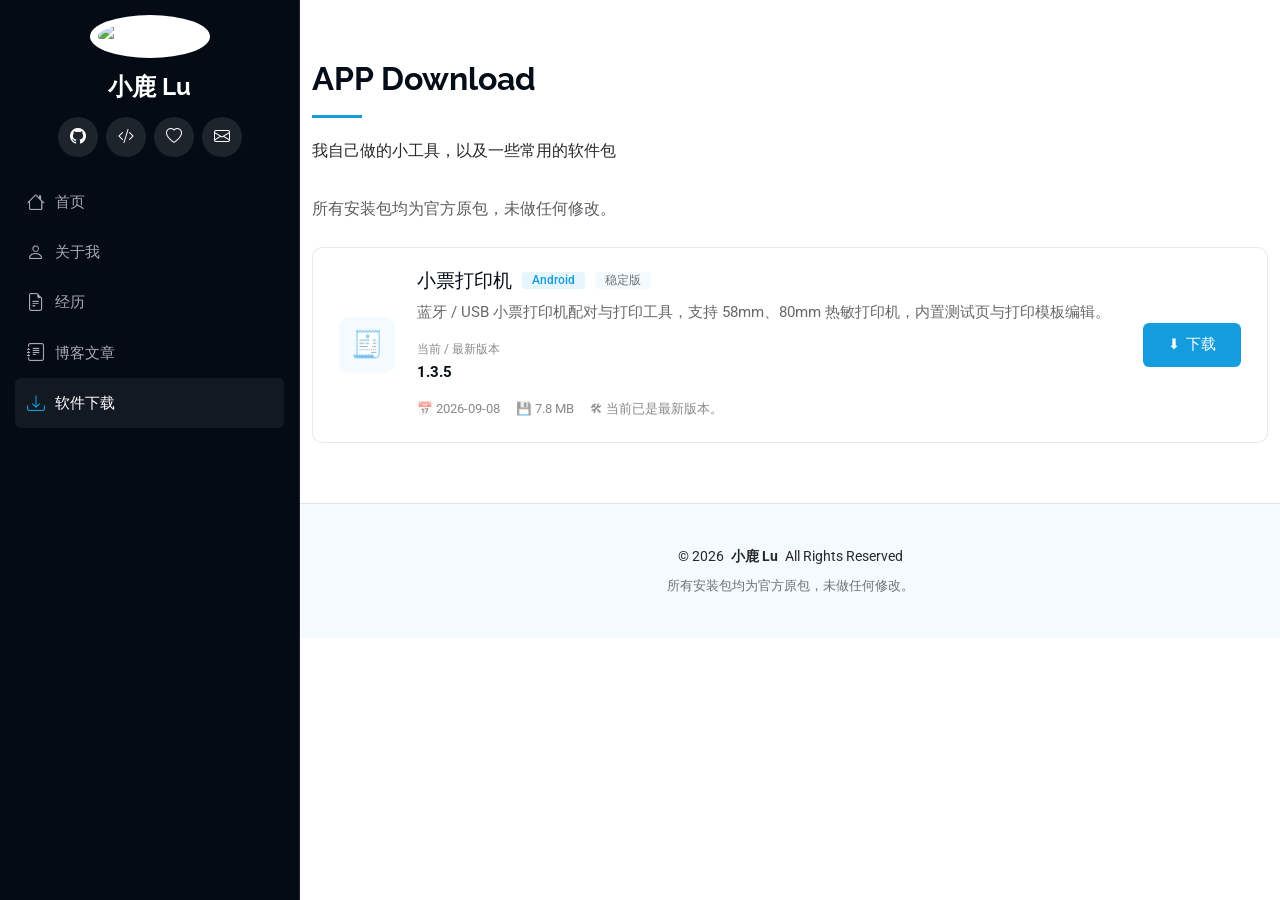
==== commit 1fa14c12: "优化网站风格" ====
--- a/download/index.html
+++ b/download/index.html
@@ -1,84 +1,88 @@
 <!DOCTYPE html>
-<html lang="zh-CN" data-theme="light">
+<html lang="zh-CN">
+
 <head>
-  <meta charset="UTF-8" />
-  <meta name="viewport" content="width=device-width, initial-scale=1, viewport-fit=cover" />
-  <title>下载 · 小鹿的代码日记</title>
-  <meta name="description" content="APP Download：小鹿做的软件包下载列表。" />
-  <link rel="icon" href="data:image/svg+xml,<svg xmlns='http://www.w3.org/2000/svg' viewBox='0 0 100 100'><text y='.9em' font-size='90'>🦌</text></svg>" />
-  <link rel="preconnect" href="https://fonts.googleapis.com" />
-  <link rel="preconnect" href="https://fonts.gstatic.com" crossorigin />
-  <link href="https://fonts.googleapis.com/css2?family=Roboto:wght@300;400;500;700&family=Poppins:wght@300;400;500;600&family=Raleway:wght@300;500;600;700&display=swap" rel="stylesheet" />
-  <link rel="stylesheet" href="../assets/css/style.css" />
+  <meta charset="utf-8">
+  <meta content="width=device-width, initial-scale=1.0" name="viewport">
+  <title>APP Download · 小鹿 Lu</title>
+  <meta content="小鹿的软件包下载：Android / Windows / macOS 安装包。" name="description">
+
+  <!-- Vendor CSS（公共 CDN） -->
+  <link href="https://cdn.jsdelivr.net/npm/bootstrap@5.3.3/dist/css/bootstrap.min.css" rel="stylesheet">
+  <link href="https://cdn.jsdelivr.net/npm/bootstrap-icons@1.11.3/font/bootstrap-icons.min.css" rel="stylesheet">
+  <link href="https://cdn.jsdelivr.net/npm/aos@2.3.4/dist/aos.css" rel="stylesheet">
+  <link
+    href="https://fonts.googleapis.com/css2?family=Roboto:wght@300;400;500;700&family=Raleway:wght@500;600;700&display=swap"
+    rel="stylesheet">
+
+  <link href="../assets/css/main.css" rel="stylesheet">
 </head>
-<body>
-  <div class="reading-progress"><span style="width:0"></span></div>
 
-  <header id="header" class="header">
-    <button class="header-toggle" id="headerToggle" type="button" aria-label="菜单">☰</button>
+<body class="download-page">
 
-    <div class="profile-img" id="sideAvatar">🦌</div>
+  <header id="header" class="header dark-background d-flex flex-column">
+    <i class="header-toggle d-xl-none bi bi-list" id="headerToggle"></i>
 
-    <a class="logo" href="../">
-      <h1 id="sideName">小鹿的代码日记</h1>
-      <span class="handle" id="sideHandle"></span>
+    <div class="profile-img">
+      <img src="https://api.dicebear.com/9.x/notionists/svg?seed=xiaolu&backgroundColor=b6e3f4" alt="小鹿"
+        class="img-fluid rounded-circle">
+    </div>
+
+    <a href="../" class="logo d-flex align-items-center justify-content-center">
+      <h1 class="sitename">小鹿 Lu</h1>
     </a>
 
-    <div class="social-links" id="sideSocials"></div>
+    <div class="social-links text-center">
+      <a href="https://github.com/" target="_blank" rel="noopener"><i class="bi bi-github"></i></a>
+      <a href="https://juejin.cn/" target="_blank" rel="noopener"><i class="bi bi-code-slash"></i></a>
+      <a href="https://www.xiaohongshu.com/" target="_blank" rel="noopener"><i class="bi bi-heart"></i></a>
+      <a href="mailto:hello@example.com"><i class="bi bi-envelope"></i></a>
+    </div>
 
     <nav id="navmenu" class="navmenu">
       <ul>
-        <li><a href="../#hero"><i class="navicon">🏠</i>首页</a></li>
-        <li><a href="../#blog"><i class="navicon">📝</i>文章</a></li>
-        <li><a href="../#about"><i class="navicon">👤</i>关于</a></li>
-        <li><a href="./" class="active"><i class="navicon">📦</i>下载</a></li>
+        <li><a href="../#hero"><i class="bi bi-house navicon"></i>首页</a></li>
+        <li><a href="../#about"><i class="bi bi-person navicon"></i> 关于我</a></li>
+        <li><a href="../#resume"><i class="bi bi-file-earmark-text navicon"></i> 经历</a></li>
+        <li><a href="../#portfolio"><i class="bi bi-journal-text navicon"></i> 博客文章</a></li>
+        <li><a href="./" class="active"><i class="bi bi-download navicon"></i> 软件下载</a></li>
       </ul>
     </nav>
-
-    <div class="sidebar-foot">
-      <button class="theme-toggle" id="themeToggle" type="button">
-        <span id="themeIcon">🌙</span><span>主题</span>
-      </button>
-      <p class="sidebar-copy" id="sideCopy"></p>
-    </div>
   </header>
   <div class="backdrop" id="backdrop"></div>
 
-  <main>
+  <main class="main">
     <section class="section">
       <div class="container">
-        <div class="section-title">
+        <div class="section-title" data-aos="fade-up">
           <h2 id="pageTitle">APP Download</h2>
           <p id="pageSubtitle"></p>
         </div>
+        <p id="pageNote" class="text-muted mb-4" style="margin-top:-30px"></p>
 
-        <p id="pageNote" style="margin:-20px 0 28px;color:var(--muted);font-size:14px"></p>
-
-        <div class="toolbar">
-          <div class="search">
-            <span class="search__icon">🔍</span>
-            <input id="searchInput" type="search" placeholder="搜索软件名称或说明…" autocomplete="off" />
-          </div>
-          <div class="chips" id="platformChips"></div>
+        <div class="pkg-list" id="pkgList" data-aos="fade-up" data-aos-delay="100">
+          <div class="text-center text-muted py-5">列表加载中…</div>
         </div>
-
-        <div class="pkg-list" id="pkgList"></div>
-        <div class="empty" id="emptyState" hidden>没有找到匹配的软件包。</div>
       </div>
     </section>
   </main>
 
-  <footer class="footer">
+  <footer id="footer" class="footer position-relative light-background">
     <div class="container">
-      <p>所有安装包均为官方原包，未做任何修改。</p>
-      <p class="credits" id="footerCopy"></p>
+      <div class="copyright text-center">
+        <p>© <span>2026</span> <strong class="px-1 sitename">小鹿 Lu</strong> <span>All Rights Reserved</span></p>
+      </div>
+      <div class="credits">所有安装包均为官方原包，未做任何修改。</div>
     </div>
   </footer>
 
-  <a href="#" id="scrollTop" class="scroll-top" aria-label="回到顶部">↑</a>
+  <a href="#" id="scroll-top" class="scroll-top d-flex align-items-center justify-content-center"><i
+      class="bi bi-arrow-up-short"></i></a>
 
-  <script src="../assets/js/theme.js"></script>
-  <script src="../assets/js/site.js"></script>
+  <script src="https://cdn.jsdelivr.net/npm/bootstrap@5.3.3/dist/js/bootstrap.bundle.min.js"></script>
+  <script src="https://cdn.jsdelivr.net/npm/aos@2.3.4/dist/aos.js"></script>
+  <script src="../assets/js/main.js"></script>
   <script src="../assets/js/download.js"></script>
 </body>
+
 </html>
--- a/assets/css/main.css
+++ b/assets/css/main.css
@@ -0,0 +1,1161 @@
+/**
+ * 小鹿 · 个人博客
+ * 视觉参考 iPortfolio (BootstrapMade)，配色与文案已本地化
+ */
+
+:root {
+  --default-font: "Roboto", system-ui, -apple-system, "Segoe UI", "PingFang SC", "Microsoft YaHei", sans-serif;
+  --heading-font: "Raleway", "PingFang SC", "Microsoft YaHei", sans-serif;
+  --nav-font: "Poppins", "PingFang SC", "Microsoft YaHei", sans-serif;
+
+  --background-color: #ffffff;
+  --default-color: #272829;
+  --heading-color: #050d18;
+  --accent-color: #149ddd;
+  --surface-color: #ffffff;
+  --contrast-color: #ffffff;
+
+  --nav-color: #a8a9b4;
+  --nav-hover-color: #ffffff;
+  --nav-dropdown-color: #a8a9b4;
+}
+
+.light-background {
+  --background-color: #f4fafd;
+  --surface-color: #ffffff;
+}
+
+.dark-background {
+  --background-color: #040b14;
+  --default-color: #ffffff;
+  --heading-color: #ffffff;
+  --surface-color: #151f2b;
+  --contrast-color: #ffffff;
+}
+
+:root {
+  scroll-behavior: smooth;
+}
+
+body {
+  color: var(--default-color);
+  background-color: var(--background-color);
+  font-family: var(--default-font);
+  font-size: 15.5px;
+  line-height: 1.75;
+}
+
+a {
+  color: var(--accent-color);
+  text-decoration: none;
+  transition: .3s;
+}
+
+a:hover {
+  color: color-mix(in srgb, var(--accent-color), transparent 25%);
+}
+
+h1,
+h2,
+h3,
+h4,
+h5,
+h6 {
+  color: var(--heading-color);
+  font-family: var(--heading-font);
+}
+
+/*--------------------------------------------------------------
+# Global Header
+--------------------------------------------------------------*/
+.header {
+  color: var(--default-color);
+  background-color: var(--background-color);
+  position: fixed;
+  top: 0;
+  left: 0;
+  bottom: 0;
+  padding: 0 15px 20px;
+  width: 300px;
+  transition: all ease-in-out .3s;
+  overflow-y: auto;
+  z-index: 997;
+  border-right: 1px solid color-mix(in srgb, var(--default-color), transparent 90%);
+}
+
+.header .profile-img img {
+  margin: 15px auto;
+  display: block;
+  width: 120px;
+  border: 8px solid color-mix(in srgb, var(--default-color), transparent 85%);
+  background: #fff;
+}
+
+.header .logo {
+  line-height: 1;
+  margin-bottom: 15px;
+}
+
+.header .logo h1 {
+  font-size: 24px;
+  margin: 0;
+  font-weight: 700;
+  color: var(--heading-color);
+}
+
+.header .social-links {
+  margin: 0 0 20px 0;
+}
+
+.header .social-links a {
+  font-size: 16px;
+  display: inline-flex;
+  align-items: center;
+  justify-content: center;
+  background: color-mix(in srgb, var(--default-color), transparent 90%);
+  color: var(--default-color);
+  margin: 0 2px;
+  border-radius: 50%;
+  width: 40px;
+  height: 40px;
+  transition: .3s;
+}
+
+.header .social-links a:hover {
+  color: var(--contrast-color);
+  background: var(--accent-color);
+}
+
+@media (min-width: 1200px) {
+
+  .header~main,
+  .header~#footer {
+    margin-left: 300px;
+  }
+}
+
+@media (max-width: 1199px) {
+  .header {
+    left: -100%;
+    box-shadow: 0 0 40px rgba(0, 0, 0, .35);
+  }
+
+  .header.header-show {
+    left: 0;
+  }
+}
+
+.backdrop {
+  display: none;
+  position: fixed;
+  inset: 0;
+  background: rgba(4, 11, 20, .6);
+  z-index: 996;
+}
+
+.backdrop.show {
+  display: block;
+}
+
+.header .header-toggle {
+  color: var(--contrast-color);
+  background-color: var(--accent-color);
+  font-size: 22px;
+  display: none;
+  align-items: center;
+  justify-content: center;
+  width: 40px;
+  height: 40px;
+  border-radius: 50%;
+  cursor: pointer;
+  position: fixed;
+  top: 15px;
+  right: 15px;
+  z-index: 9999;
+  transition: background-color .3s;
+}
+
+@media (max-width: 1199px) {
+  .header .header-toggle {
+    display: flex;
+  }
+}
+
+/*--------------------------------------------------------------
+# Navigation Menu
+--------------------------------------------------------------*/
+.navmenu {
+  padding: 0;
+  z-index: 9997;
+}
+
+.navmenu ul {
+  list-style: none;
+  padding: 0 0 20px 0;
+  margin: 0;
+}
+
+.navmenu a,
+.navmenu a:focus {
+  color: var(--nav-color);
+  padding: 12px 12px;
+  font-family: var(--nav-font);
+  font-size: 15px;
+  font-weight: 400;
+  display: flex;
+  align-items: center;
+  white-space: nowrap;
+  transition: .3s;
+  width: 100%;
+  border-radius: 6px;
+}
+
+.navmenu a .navicon,
+.navmenu a:focus .navicon {
+  font-size: 18px;
+  margin-right: 10px;
+  line-height: 1;
+}
+
+.navmenu a:hover,
+.navmenu .active,
+.navmenu .active:focus {
+  color: var(--nav-hover-color);
+  background: rgba(255, 255, 255, .06);
+}
+
+.navmenu a:hover .navicon,
+.navmenu .active .navicon {
+  color: var(--accent-color);
+}
+
+/*--------------------------------------------------------------
+# Global Sections
+--------------------------------------------------------------*/
+section,
+.section {
+  color: var(--default-color);
+  background-color: var(--background-color);
+  padding: 60px 0;
+  overflow: clip;
+}
+
+.section-title {
+  padding-bottom: 60px;
+  position: relative;
+}
+
+.section-title h2 {
+  font-size: 32px;
+  font-weight: 700;
+  margin-bottom: 20px;
+  padding-bottom: 20px;
+  position: relative;
+}
+
+.section-title h2:after {
+  content: "";
+  position: absolute;
+  display: block;
+  width: 50px;
+  height: 3px;
+  background: var(--accent-color);
+  left: 0;
+  bottom: 0;
+}
+
+.section-title p {
+  margin-bottom: 0;
+}
+
+/*--------------------------------------------------------------
+# Hero Section
+--------------------------------------------------------------*/
+.hero {
+  width: 100%;
+  min-height: 100vh;
+  position: relative;
+  padding: 80px 0;
+  display: flex;
+  align-items: center;
+  justify-content: center;
+}
+
+.hero img {
+  position: absolute;
+  inset: 0;
+  display: block;
+  width: 100%;
+  height: 100%;
+  object-fit: cover;
+  z-index: 1;
+}
+
+.hero:before {
+  content: "";
+  background: color-mix(in srgb, var(--background-color), transparent 30%);
+  position: absolute;
+  inset: 0;
+  z-index: 2;
+}
+
+.hero .container {
+  position: relative;
+  z-index: 3;
+}
+
+.hero h2 {
+  margin: 0;
+  font-size: 64px;
+  font-weight: 700;
+}
+
+.hero p {
+  margin: 5px 0 0 0;
+  font-size: 26px;
+}
+
+.hero .typed {
+  border-bottom: 2px solid var(--accent-color);
+  padding-bottom: 2px;
+}
+
+.typed-cursor {
+  color: var(--accent-color);
+}
+
+.typed-cursor.typed-cursor--blink {
+  animation: typedjsBlink .7s infinite;
+}
+
+@keyframes typedjsBlink {
+  50% {
+    opacity: 0;
+  }
+}
+
+.hero .hero-social {
+  margin-top: 25px;
+  display: flex;
+  gap: 18px;
+}
+
+.hero .hero-social a {
+  font-size: 24px;
+  color: color-mix(in srgb, var(--default-color), transparent 45%);
+  transition: .3s;
+}
+
+.hero .hero-social a:hover {
+  color: var(--accent-color);
+}
+
+@media (max-width: 768px) {
+  .hero h2 {
+    font-size: 34px;
+  }
+
+  .hero p {
+    font-size: 19px;
+  }
+}
+
+/*--------------------------------------------------------------
+# About Section
+--------------------------------------------------------------*/
+.about .content h2 {
+  font-weight: 700;
+  font-size: 24px;
+}
+
+.about .content ul {
+  list-style: none;
+  padding: 0;
+}
+
+.about .content ul li {
+  margin-bottom: 12px;
+  display: flex;
+  align-items: center;
+}
+
+.about .content ul strong {
+  margin-right: 6px;
+}
+
+.about .content ul i {
+  font-size: 14px;
+  margin-right: 8px;
+  color: var(--accent-color);
+  line-height: 0;
+}
+
+.about .about-img {
+  border-radius: 12px;
+  background: #f4fafd;
+  border: 8px solid #fff;
+  box-shadow: 0 8px 26px rgba(5, 13, 24, .08);
+}
+
+/*--------------------------------------------------------------
+# Stats Section
+--------------------------------------------------------------*/
+.stats .stats-item {
+  padding: 30px 20px;
+  text-align: center;
+  background: var(--surface-color);
+  border: 1px solid color-mix(in srgb, var(--default-color), transparent 90%);
+  border-radius: 10px;
+}
+
+.stats .stats-item i {
+  font-size: 32px;
+  color: var(--accent-color);
+  display: block;
+  margin-bottom: 10px;
+}
+
+.stats .stats-item .purecounter {
+  font-size: 34px;
+  font-weight: 700;
+  color: var(--heading-color);
+  font-family: var(--heading-font);
+  display: block;
+}
+
+.stats .stats-item p {
+  margin: 8px 0 0;
+  font-size: 14px;
+  color: color-mix(in srgb, var(--default-color), transparent 30%);
+}
+
+/*--------------------------------------------------------------
+# Skills Section
+--------------------------------------------------------------*/
+.skills .progress {
+  margin-bottom: 26px;
+}
+
+.skills .progress .skill {
+  display: flex;
+  justify-content: space-between;
+  margin-bottom: 8px;
+  font-size: 15px;
+}
+
+.skills .progress .skill .val {
+  font-style: normal;
+  color: var(--accent-color);
+  font-weight: 600;
+}
+
+.skills .progress-bar-wrap {
+  background: color-mix(in srgb, var(--default-color), transparent 92%);
+  height: 8px;
+  border-radius: 6px;
+}
+
+.skills .progress-bar {
+  width: 0;
+  height: 8px;
+  border-radius: 6px;
+  background-color: var(--accent-color);
+  transition: width 1.2s ease;
+}
+
+/*--------------------------------------------------------------
+# Resume Section
+--------------------------------------------------------------*/
+.resume .resume-title {
+  font-size: 26px;
+  font-weight: 700;
+  margin-top: 20px;
+  margin-bottom: 20px;
+}
+
+.resume .resume-item {
+  padding: 0 0 20px 20px;
+  margin-top: -2px;
+  border-left: 2px solid var(--accent-color);
+  position: relative;
+}
+
+.resume .resume-item h4 {
+  line-height: 18px;
+  font-size: 18px;
+  font-weight: 600;
+  text-transform: uppercase;
+  color: var(--heading-color);
+  margin-bottom: 10px;
+}
+
+.resume .resume-item h5 {
+  font-size: 15px;
+  background: color-mix(in srgb, var(--accent-color), transparent 92%);
+  padding: 5px 15px;
+  display: inline-block;
+  font-weight: 600;
+  margin-bottom: 10px;
+  border-radius: 4px;
+}
+
+.resume .resume-item ul {
+  padding-left: 20px;
+}
+
+.resume .resume-item ul li {
+  padding-bottom: 8px;
+}
+
+.resume .resume-item:last-child {
+  padding-bottom: 0;
+}
+
+.resume .resume-item::before {
+  content: "";
+  position: absolute;
+  width: 16px;
+  height: 16px;
+  border-radius: 50px;
+  left: -9px;
+  top: 0;
+  background: var(--background-color);
+  border: 2px solid var(--accent-color);
+}
+
+/*--------------------------------------------------------------
+# Portfolio / Blog Section
+--------------------------------------------------------------*/
+.portfolio .portfolio-filters {
+  padding: 0;
+  margin: 0 auto 30px auto;
+  list-style: none;
+  text-align: center;
+}
+
+.portfolio .portfolio-filters li {
+  cursor: pointer;
+  display: inline-block;
+  padding: 8px 18px;
+  margin: 0 6px 8px 0;
+  font-size: 14px;
+  font-weight: 500;
+  line-height: 1;
+  border-radius: 40px;
+  transition: .3s;
+  font-family: var(--heading-font);
+}
+
+.portfolio .portfolio-filters li:hover,
+.portfolio .portfolio-filters li.filter-active {
+  color: var(--contrast-color);
+  background: var(--accent-color);
+}
+
+.portfolio .portfolio-item {
+  position: relative;
+  overflow: hidden;
+}
+
+.portfolio .portfolio-content {
+  position: relative;
+  overflow: hidden;
+  border-radius: 10px;
+  background: var(--surface-color);
+  border: 1px solid color-mix(in srgb, var(--default-color), transparent 90%);
+  cursor: pointer;
+  height: 100%;
+  transition: transform .3s, box-shadow .3s;
+}
+
+.portfolio .portfolio-content:hover {
+  transform: translateY(-5px);
+  box-shadow: 0 12px 30px rgba(5, 13, 24, .12);
+}
+
+.portfolio .portfolio-content img {
+  width: 100%;
+  height: 190px;
+  object-fit: cover;
+  transition: transform .5s;
+}
+
+.portfolio .portfolio-content:hover img {
+  transform: scale(1.06);
+}
+
+.portfolio .portfolio-info {
+  padding: 20px 22px 22px;
+}
+
+.portfolio .portfolio-info h4 {
+  font-size: 18px;
+  font-weight: 700;
+  margin-bottom: 8px;
+  transition: color .3s;
+}
+
+.portfolio .portfolio-content:hover .portfolio-info h4 {
+  color: var(--accent-color);
+}
+
+.portfolio .portfolio-info p {
+  font-size: 14px;
+  color: color-mix(in srgb, var(--default-color), transparent 30%);
+  margin-bottom: 12px;
+}
+
+.portfolio .portfolio-tags {
+  display: flex;
+  flex-wrap: wrap;
+  gap: 6px;
+  margin-bottom: 12px;
+}
+
+.portfolio .portfolio-tags span {
+  font-size: 11.5px;
+  padding: 2px 9px;
+  border-radius: 4px;
+  color: var(--accent-color);
+  background: color-mix(in srgb, var(--accent-color), transparent 90%);
+}
+
+.portfolio .portfolio-info .meta {
+  display: flex;
+  justify-content: space-between;
+  font-size: 12.5px;
+  color: color-mix(in srgb, var(--default-color), transparent 45%);
+}
+
+/*--------------------------------------------------------------
+# Services Section
+--------------------------------------------------------------*/
+.services .service-item {
+  background: var(--surface-color);
+  border: 1px solid color-mix(in srgb, var(--default-color), transparent 90%);
+  border-radius: 10px;
+  padding: 26px;
+  height: 100%;
+  transition: transform .3s, box-shadow .3s;
+}
+
+.services .service-item:hover {
+  transform: translateY(-5px);
+  box-shadow: 0 12px 30px rgba(5, 13, 24, .1);
+}
+
+.services .service-item .icon {
+  width: 56px;
+  height: 56px;
+  display: flex;
+  align-items: center;
+  justify-content: center;
+  margin-right: 18px;
+  border-radius: 10px;
+  background: color-mix(in srgb, var(--accent-color), transparent 90%);
+  color: var(--accent-color);
+  font-size: 24px;
+  transition: .3s;
+}
+
+.services .service-item:hover .icon {
+  background: var(--accent-color);
+  color: var(--contrast-color);
+}
+
+.services .service-item .title {
+  font-size: 18px;
+  font-weight: 700;
+  margin-bottom: 8px;
+}
+
+.services .service-item .description {
+  font-size: 14.5px;
+  color: color-mix(in srgb, var(--default-color), transparent 30%);
+  margin: 0;
+}
+
+/*--------------------------------------------------------------
+# Testimonials Section
+--------------------------------------------------------------*/
+.testimonials .testimonial-item {
+  background: var(--surface-color);
+  border: 1px solid color-mix(in srgb, var(--default-color), transparent 90%);
+  border-radius: 10px;
+  padding: 30px;
+  margin: 10px;
+  text-align: center;
+  height: calc(100% - 20px);
+}
+
+.testimonials .testimonial-item .quote-icon-left,
+.testimonials .testimonial-item .quote-icon-right {
+  color: color-mix(in srgb, var(--accent-color), transparent 55%);
+  font-size: 26px;
+  line-height: 0;
+}
+
+.testimonials .testimonial-item .quote-icon-left {
+  display: inline-block;
+  margin-right: 6px;
+}
+
+.testimonials .testimonial-item .quote-icon-right {
+  display: inline-block;
+  margin-left: 6px;
+  vertical-align: -6px;
+}
+
+.testimonials .testimonial-item p {
+  font-style: italic;
+  font-size: 15px;
+}
+
+.testimonials .testimonial-img {
+  width: 80px;
+  height: 80px;
+  border-radius: 50%;
+  margin: 14px auto 10px;
+  border: 4px solid var(--surface-color);
+  background: #f4fafd;
+}
+
+.testimonials .testimonial-item h3 {
+  font-size: 18px;
+  font-weight: 700;
+  margin-bottom: 4px;
+}
+
+.testimonials .testimonial-item h4 {
+  font-size: 13.5px;
+  color: color-mix(in srgb, var(--default-color), transparent 40%);
+  margin: 0;
+}
+
+.testimonials .swiper-pagination {
+  margin-top: 24px;
+  position: relative;
+}
+
+.testimonials .swiper-pagination .swiper-pagination-bullet {
+  width: 10px;
+  height: 10px;
+  background: color-mix(in srgb, var(--default-color), transparent 70%);
+  opacity: 1;
+}
+
+.testimonials .swiper-pagination .swiper-pagination-bullet-active {
+  background: var(--accent-color);
+}
+
+/*--------------------------------------------------------------
+# Contact Section
+--------------------------------------------------------------*/
+.contact .info-wrap {
+  background: var(--surface-color);
+  border: 1px solid color-mix(in srgb, var(--default-color), transparent 90%);
+  border-radius: 10px;
+  padding: 30px;
+  height: 100%;
+}
+
+.contact .info-item {
+  margin-bottom: 26px;
+}
+
+.contact .info-item:last-child {
+  margin-bottom: 0;
+}
+
+.contact .info-item i {
+  font-size: 20px;
+  color: var(--accent-color);
+  background: color-mix(in srgb, var(--accent-color), transparent 92%);
+  width: 48px;
+  height: 48px;
+  display: flex;
+  align-items: center;
+  justify-content: center;
+  border-radius: 50%;
+  margin-right: 16px;
+  transition: .3s;
+}
+
+.contact .info-item:hover i {
+  background: var(--accent-color);
+  color: var(--contrast-color);
+}
+
+.contact .info-item h3 {
+  font-size: 17px;
+  font-weight: 700;
+  margin-bottom: 4px;
+}
+
+.contact .info-item p {
+  margin: 0;
+  font-size: 14.5px;
+  color: color-mix(in srgb, var(--default-color), transparent 25%);
+}
+
+.contact .php-email-form {
+  background: var(--surface-color);
+  border: 1px solid color-mix(in srgb, var(--default-color), transparent 90%);
+  border-radius: 10px;
+  padding: 30px;
+  height: 100%;
+}
+
+.contact .php-email-form label {
+  font-size: 14px;
+  font-weight: 600;
+}
+
+.contact .php-email-form input[type=text],
+.contact .php-email-form input[type=email],
+.contact .php-email-form textarea {
+  font-size: 14px;
+  padding: 10px 14px;
+  border-radius: 6px;
+  border: 1px solid color-mix(in srgb, var(--default-color), transparent 85%);
+  background: var(--surface-color);
+  color: var(--default-color);
+  width: 100%;
+}
+
+.contact .php-email-form input:focus,
+.contact .php-email-form textarea:focus {
+  outline: none;
+  border-color: var(--accent-color);
+  box-shadow: 0 0 0 3px color-mix(in srgb, var(--accent-color), transparent 85%);
+}
+
+.contact .php-email-form button[type=submit] {
+  background: var(--accent-color);
+  border: 0;
+  padding: 12px 34px;
+  color: #fff;
+  border-radius: 6px;
+  font-size: 15px;
+  transition: .3s;
+}
+
+.contact .php-email-form button[type=submit]:hover {
+  background: color-mix(in srgb, var(--accent-color) 85%, #000 15%);
+}
+
+.php-email-form .loading {
+  display: none;
+  text-align: center;
+  padding: 15px;
+  color: var(--accent-color);
+}
+
+.php-email-form .error-message {
+  display: none;
+  background: #df1529;
+  color: #fff;
+  text-align: left;
+  padding: 15px;
+  margin-bottom: 20px;
+  font-weight: 600;
+}
+
+.php-email-form .sent-message {
+  display: none;
+  color: #fff;
+  background: #059652;
+  text-align: center;
+  padding: 15px;
+  margin-bottom: 20px;
+  font-weight: 600;
+}
+
+/*--------------------------------------------------------------
+# 文章弹窗内容排版
+--------------------------------------------------------------*/
+.post-content {
+  font-size: 15.5px;
+}
+
+.post-content h2 {
+  font-size: 21px;
+  margin: 30px 0 14px;
+  padding-bottom: 12px;
+  border-bottom: 1px solid color-mix(in srgb, var(--default-color), transparent 90%);
+  position: relative;
+}
+
+.post-content h2:after {
+  content: "";
+  position: absolute;
+  left: 0;
+  bottom: -1px;
+  width: 46px;
+  height: 3px;
+  background: var(--accent-color);
+}
+
+.post-content h3 {
+  font-size: 18px;
+  margin: 24px 0 10px;
+}
+
+.post-content p {
+  margin-bottom: 18px;
+}
+
+.post-content ul,
+.post-content ol {
+  padding-left: 22px;
+  margin-bottom: 18px;
+}
+
+.post-content li {
+  margin-bottom: 8px;
+}
+
+.post-content blockquote {
+  margin: 22px 0;
+  padding: 14px 20px;
+  border-left: 3px solid var(--accent-color);
+  background: #f4fafd;
+  font-style: italic;
+}
+
+.post-content pre {
+  background: #040b14;
+  color: #e6eef5;
+  padding: 16px 18px;
+  border-radius: 8px;
+  overflow-x: auto;
+  font-size: 13.5px;
+  line-height: 1.7;
+}
+
+.post-content code {
+  font-size: .92em;
+}
+
+.post-content :not(pre)>code {
+  background: color-mix(in srgb, var(--accent-color), transparent 90%);
+  color: var(--accent-color);
+  padding: 2px 6px;
+  border-radius: 4px;
+}
+
+.post-content hr {
+  border: none;
+  border-top: 1px solid color-mix(in srgb, var(--default-color), transparent 90%);
+  margin: 28px 0;
+}
+
+.post-content img {
+  border-radius: 8px;
+  margin: 8px 0 18px;
+}
+
+/*--------------------------------------------------------------
+# Global Footer
+--------------------------------------------------------------*/
+.footer {
+  color: var(--default-color);
+  background-color: var(--background-color);
+  font-size: 14px;
+  padding: 40px 0;
+  position: relative;
+  border-top: 1px solid color-mix(in srgb, var(--default-color), transparent 90%);
+  text-align: center;
+}
+
+.footer .copyright p {
+  margin-bottom: 0;
+}
+
+.footer .credits {
+  margin-top: 6px;
+  font-size: 13px;
+  color: color-mix(in srgb, var(--default-color), transparent 35%);
+}
+
+/*--------------------------------------------------------------
+# Scroll Top Button
+--------------------------------------------------------------*/
+.scroll-top {
+  position: fixed;
+  visibility: hidden;
+  opacity: 0;
+  right: 15px;
+  bottom: -15px;
+  z-index: 99999;
+  background-color: var(--accent-color);
+  width: 44px;
+  height: 44px;
+  border-radius: 50px;
+  transition: all .4s;
+}
+
+.scroll-top i {
+  font-size: 24px;
+  color: var(--contrast-color);
+  line-height: 0;
+}
+
+.scroll-top:hover {
+  background-color: color-mix(in srgb, var(--accent-color), transparent 20%);
+  color: var(--contrast-color);
+}
+
+.scroll-top.active {
+  visibility: visible;
+  opacity: 1;
+  bottom: 15px;
+}
+
+/*--------------------------------------------------------------
+# 下载页
+--------------------------------------------------------------*/
+.pkg-list {
+  display: flex;
+  flex-direction: column;
+  gap: 18px;
+}
+
+.pkg {
+  display: grid;
+  grid-template-columns: auto 1fr auto;
+  gap: 22px;
+  align-items: center;
+  padding: 22px 26px;
+  border: 1px solid color-mix(in srgb, var(--default-color), transparent 90%);
+  border-radius: 10px;
+  background: var(--surface-color);
+  transition: transform .28s, box-shadow .28s;
+}
+
+.pkg:hover {
+  transform: translateY(-3px);
+  box-shadow: 0 12px 30px rgba(5, 13, 24, .1);
+}
+
+.pkg__icon {
+  width: 56px;
+  height: 56px;
+  display: grid;
+  place-items: center;
+  font-size: 26px;
+  border-radius: 10px;
+  background: #f4fafd;
+}
+
+.pkg__title {
+  display: flex;
+  align-items: center;
+  gap: 10px;
+  flex-wrap: wrap;
+}
+
+.pkg__title h3 {
+  margin: 0;
+  font-size: 18.5px;
+}
+
+.pkg .badge {
+  font-size: 11.5px;
+  padding: 3px 10px;
+  border-radius: 4px;
+  font-weight: 500;
+  color: var(--accent-color);
+  background: color-mix(in srgb, var(--accent-color), transparent 90%);
+}
+
+.pkg .badge--ghost {
+  color: color-mix(in srgb, var(--default-color), transparent 35%);
+  background: #f4fafd;
+}
+
+.pkg .badge--new {
+  color: #fff;
+  background: var(--accent-color);
+}
+
+.pkg__desc {
+  margin: 8px 0 14px;
+  color: color-mix(in srgb, var(--default-color), transparent 30%);
+  font-size: 14.5px;
+}
+
+.pkg__ver {
+  display: flex;
+  align-items: flex-end;
+  gap: 12px;
+  flex-wrap: wrap;
+}
+
+.pkg__ver-item small {
+  display: block;
+  font-size: 11.5px;
+  color: color-mix(in srgb, var(--default-color), transparent 45%);
+}
+
+.pkg__ver-item b {
+  font-size: 14.5px;
+  color: var(--heading-color);
+}
+
+.pkg__ver-item b.is-new {
+  color: var(--accent-color);
+}
+
+.pkg__meta {
+  margin-top: 12px;
+  display: flex;
+  gap: 16px;
+  flex-wrap: wrap;
+  font-size: 12.5px;
+  color: color-mix(in srgb, var(--default-color), transparent 45%);
+}
+
+.pkg__action .btn {
+  display: inline-flex;
+  align-items: center;
+  gap: 6px;
+  padding: 10px 24px;
+  border-radius: 6px;
+  background: var(--accent-color);
+  color: #fff;
+  font-size: 14.5px;
+  white-space: nowrap;
+  transition: .25s;
+}
+
+.pkg__action .btn:hover {
+  background: color-mix(in srgb, var(--accent-color) 85%, #000 15%);
+  color: #fff;
+}
+
+.pkg__action .btn--disabled {
+  background: #f4fafd;
+  color: color-mix(in srgb, var(--default-color), transparent 45%);
+  cursor: not-allowed;
+}
+
+.pkg__action .btn--disabled:hover {
+  background: #f4fafd;
+}
+
+@media (max-width: 991px) {
+  .pkg {
+    grid-template-columns: auto 1fr;
+  }
+
+  .pkg__action {
+    grid-column: 1 / -1;
+  }
+
+  .pkg__action .btn,
+  .pkg__action .btn--disabled {
+    width: 100%;
+    justify-content: center;
+  }
+}
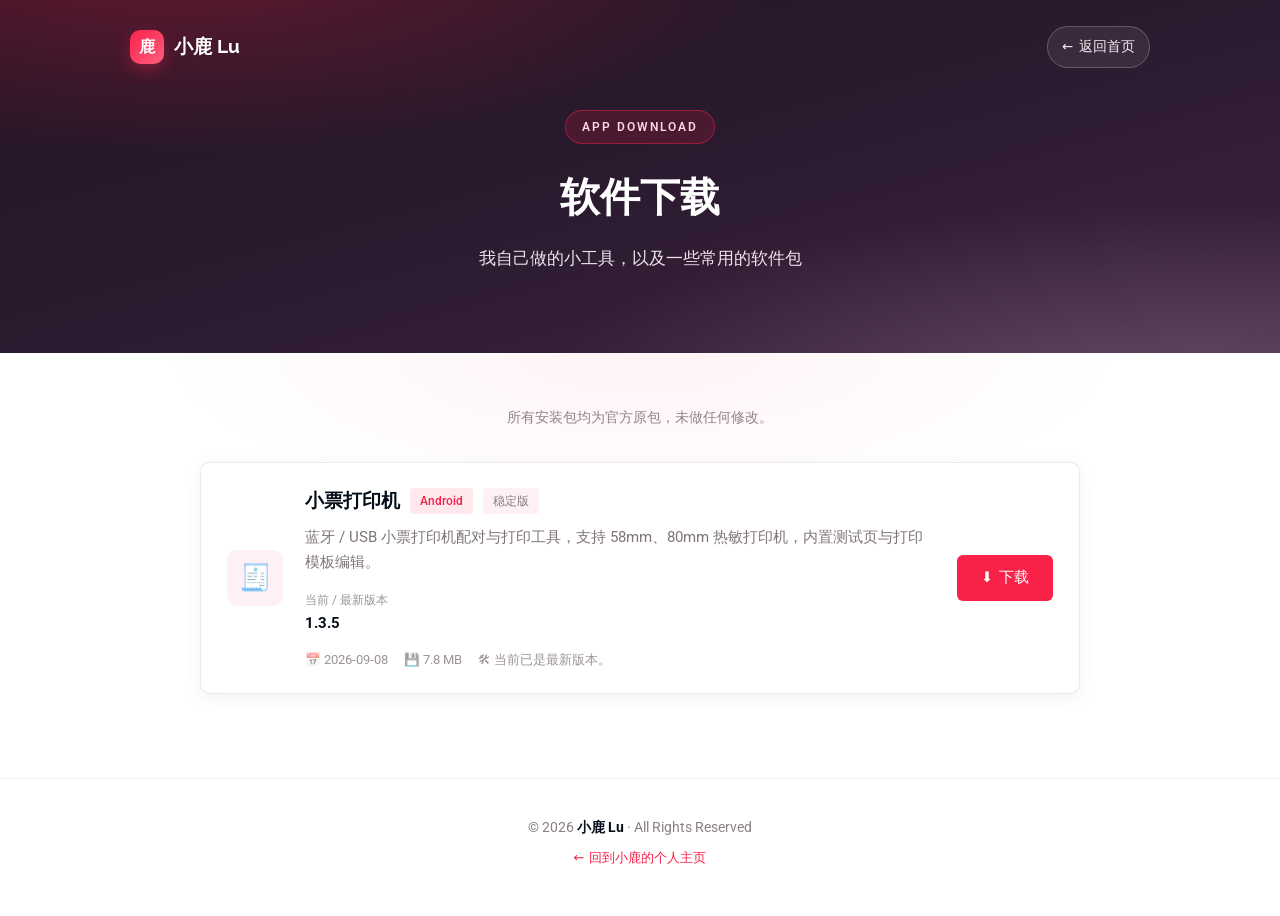
==== commit d7198a8d: "修改风格" ====
--- a/download/index.html
+++ b/download/index.html
@@ -4,85 +4,83 @@
 <head>
   <meta charset="utf-8">
   <meta content="width=device-width, initial-scale=1.0" name="viewport">
-  <title>APP Download · 小鹿 Lu</title>
+  <title>软件下载 · 小鹿 Lu</title>
   <meta content="小鹿的软件包下载：Android / Windows / macOS 安装包。" name="description">
 
-  <!-- Vendor CSS（公共 CDN） -->
-  <link href="https://cdn.jsdelivr.net/npm/bootstrap@5.3.3/dist/css/bootstrap.min.css" rel="stylesheet">
-  <link href="https://cdn.jsdelivr.net/npm/bootstrap-icons@1.11.3/font/bootstrap-icons.min.css" rel="stylesheet">
-  <link href="https://cdn.jsdelivr.net/npm/aos@2.3.4/dist/aos.css" rel="stylesheet">
+  <!-- 字体（公共 CDN） -->
   <link
     href="https://fonts.googleapis.com/css2?family=Roboto:wght@300;400;500;700&family=Raleway:wght@500;600;700&display=swap"
     rel="stylesheet">
 
+  <!-- 站点主题 + 独立下载页样式 -->
   <link href="../assets/css/main.css" rel="stylesheet">
+  <link href="../assets/css/download.css" rel="stylesheet">
 </head>
 
 <body class="download-page">
 
-  <header id="header" class="header dark-background d-flex flex-column">
-    <i class="header-toggle d-xl-none bi bi-list" id="headerToggle"></i>
+  <!-- ======= 顶部：品牌 + 返回首页 ======= -->
+  <header class="dl-hero">
+    <div class="dl-shell">
+      <div class="dl-hero__top">
+        <a href="../" class="dl-brand" aria-label="小鹿 Lu 首页">
+          <span class="dl-brand__mark">鹿</span>
+          <span>小鹿 <b style="color:#fff">Lu</b></span>
+        </a>
+        <a href="../" class="dl-back">
+          <span class="dl-back__arrow" aria-hidden="true">←</span> 返回首页
+        </a>
+      </div>
 
-    <div class="profile-img">
-      <img src="https://api.dicebear.com/9.x/notionists/svg?seed=xiaolu&backgroundColor=b6e3f4" alt="小鹿"
-        class="img-fluid rounded-circle">
+      <div class="dl-hero__body">
+        <span class="dl-kicker">APP Download</span>
+        <h1 id="pageTitle">软件下载</h1>
+        <p class="dl-hero__lead" id="pageSubtitle"></p>
+      </div>
     </div>
+  </header>
 
-    <a href="../" class="logo d-flex align-items-center justify-content-center">
-      <h1 class="sitename">小鹿 Lu</h1>
-    </a>
-
-    <div class="social-links text-center">
-      <a href="https://github.com/" target="_blank" rel="noopener"><i class="bi bi-github"></i></a>
-      <a href="https://juejin.cn/" target="_blank" rel="noopener"><i class="bi bi-code-slash"></i></a>
-      <a href="https://www.xiaohongshu.com/" target="_blank" rel="noopener"><i class="bi bi-heart"></i></a>
-      <a href="mailto:hello@example.com"><i class="bi bi-envelope"></i></a>
-    </div>
-
-    <nav id="navmenu" class="navmenu">
-      <ul>
-        <li><a href="../#hero"><i class="bi bi-house navicon"></i>首页</a></li>
-        <li><a href="../#about"><i class="bi bi-person navicon"></i> 关于我</a></li>
-        <li><a href="../#resume"><i class="bi bi-file-earmark-text navicon"></i> 经历</a></li>
-        <li><a href="../#portfolio"><i class="bi bi-journal-text navicon"></i> 博客文章</a></li>
-        <li><a href="./" class="active"><i class="bi bi-download navicon"></i> 软件下载</a></li>
-      </ul>
-    </nav>
-  </header>
-  <div class="backdrop" id="backdrop"></div>
-
-  <main class="main">
-    <section class="section">
-      <div class="container">
-        <div class="section-title" data-aos="fade-up">
-          <h2 id="pageTitle">APP Download</h2>
-          <p id="pageSubtitle"></p>
-        </div>
-        <p id="pageNote" class="text-muted mb-4" style="margin-top:-30px"></p>
-
-        <div class="pkg-list" id="pkgList" data-aos="fade-up" data-aos-delay="100">
+  <!-- ======= 主体：居中卡片列表 ======= -->
+  <main class="dl-main">
+    <div class="dl-shell">
+      <div class="dl-wrap">
+        <p class="dl-note" id="pageNote"></p>
+        <div class="pkg-list" id="pkgList">
           <div class="text-center text-muted py-5">列表加载中…</div>
         </div>
       </div>
-    </section>
+    </div>
   </main>
 
-  <footer id="footer" class="footer position-relative light-background">
-    <div class="container">
-      <div class="copyright text-center">
-        <p>© <span>2026</span> <strong class="px-1 sitename">小鹿 Lu</strong> <span>All Rights Reserved</span></p>
-      </div>
-      <div class="credits">所有安装包均为官方原包，未做任何修改。</div>
-    </div>
+  <!-- ======= 页脚 ======= -->
+  <footer class="dl-footer">
+    <p>© <span>2026</span> <b class="sitename" style="color:var(--heading-color)">小鹿 Lu</b> · All Rights Reserved</p>
+    <a class="dl-footer__link" href="../"><span aria-hidden="true">←</span> 回到小鹿的个人主页</a>
   </footer>
 
-  <a href="#" id="scroll-top" class="scroll-top d-flex align-items-center justify-content-center"><i
-      class="bi bi-arrow-up-short"></i></a>
+  <!-- 回到顶部 -->
+  <a href="#" id="scrollTop" class="scroll-top" aria-label="回到顶部">
+    <svg width="22" height="22" viewBox="0 0 16 16" fill="none" aria-hidden="true">
+      <path d="M8 12V4m0 0L4 8m4-4l4 4" stroke="#fff" stroke-width="2" stroke-linecap="round"
+        stroke-linejoin="round" />
+    </svg>
+  </a>
 
-  <script src="https://cdn.jsdelivr.net/npm/bootstrap@5.3.3/dist/js/bootstrap.bundle.min.js"></script>
-  <script src="https://cdn.jsdelivr.net/npm/aos@2.3.4/dist/aos.js"></script>
-  <script src="../assets/js/main.js"></script>
   <script src="../assets/js/download.js"></script>
+  <script>
+    (function () {
+      'use strict';
+      var top = document.getElementById('scrollTop');
+      if (!top) return;
+      top.addEventListener('click', function (e) {
+        e.preventDefault();
+        window.scrollTo({ top: 0, behavior: 'smooth' });
+      });
+      window.addEventListener('scroll', function () {
+        top.classList.toggle('active', window.scrollY > 400);
+      }, { passive: true });
+    })();
+  </script>
 </body>
 
 </html>
--- a/assets/css/main.css
+++ b/assets/css/main.css
@@ -9,27 +9,30 @@
   --nav-font: "Poppins", "PingFang SC", "Microsoft YaHei", sans-serif;
 
   --background-color: #ffffff;
-  --default-color: #272829;
+  --default-color: #4a3b42;
   --heading-color: #050d18;
-  --accent-color: #149ddd;
+  --accent-color: #f82249;
   --surface-color: #ffffff;
   --contrast-color: #ffffff;
 
-  --nav-color: #a8a9b4;
+  --nav-color: #cda9c2;
   --nav-hover-color: #ffffff;
-  --nav-dropdown-color: #a8a9b4;
+  --nav-mobile-background-color: #2a1a2e;
+  --nav-dropdown-background-color: #2a1a2e;
+  --nav-dropdown-color: #cda9c2;
+  --nav-dropdown-hover-color: #ffffff;
 }
 
 .light-background {
-  --background-color: #f4fafd;
+  --background-color: #fff0f6;
   --surface-color: #ffffff;
 }
 
 .dark-background {
-  --background-color: #040b14;
+  --background-color: #2a1a2e;
   --default-color: #ffffff;
   --heading-color: #ffffff;
-  --surface-color: #151f2b;
+  --surface-color: #3d2440;
   --contrast-color: #ffffff;
 }
 
@@ -149,7 +152,7 @@
   display: none;
   position: fixed;
   inset: 0;
-  background: rgba(4, 11, 20, .6);
+  background: rgba(42, 26, 46, .6);
   z-index: 996;
 }
 
@@ -392,7 +395,7 @@
 
 .about .about-img {
   border-radius: 12px;
-  background: #f4fafd;
+  background: #fff0f6;
   border: 8px solid #fff;
   box-shadow: 0 8px 26px rgba(5, 13, 24, .08);
 }
@@ -717,7 +720,7 @@
   border-radius: 50%;
   margin: 14px auto 10px;
   border: 4px solid var(--surface-color);
-  background: #f4fafd;
+  background: #fff0f6;
 }
 
 .testimonials .testimonial-item h3 {
@@ -919,13 +922,13 @@
   margin: 22px 0;
   padding: 14px 20px;
   border-left: 3px solid var(--accent-color);
-  background: #f4fafd;
+  background: #fff0f6;
   font-style: italic;
 }
 
 .post-content pre {
-  background: #040b14;
-  color: #e6eef5;
+  background: #2a1a2e;
+  color: #f2e8ee;
   padding: 16px 18px;
   border-radius: 8px;
   overflow-x: auto;
@@ -1045,7 +1048,7 @@
   place-items: center;
   font-size: 26px;
   border-radius: 10px;
-  background: #f4fafd;
+  background: #fff0f6;
 }
 
 .pkg__title {
@@ -1071,7 +1074,7 @@
 
 .pkg .badge--ghost {
   color: color-mix(in srgb, var(--default-color), transparent 35%);
-  background: #f4fafd;
+  background: #fff0f6;
 }
 
 .pkg .badge--new {
@@ -1135,13 +1138,13 @@
 }
 
 .pkg__action .btn--disabled {
-  background: #f4fafd;
+  background: #fff0f6;
   color: color-mix(in srgb, var(--default-color), transparent 45%);
   cursor: not-allowed;
 }
 
 .pkg__action .btn--disabled:hover {
-  background: #f4fafd;
+  background: #fff0f6;
 }
 
 @media (max-width: 991px) {
--- a/assets/css/download.css
+++ b/assets/css/download.css
@@ -0,0 +1,295 @@
+/* ============================================================
+   下载独立页 download/index.html
+   无左侧导航 · 内容居中 · 移动端适配
+   说明：复用 main.css 中的配色变量（粉紫主题）与 .pkg 卡片样式
+   ============================================================ */
+
+/* —— 独立页基础（本页不再引入 Bootstrap，补齐最小重置） —— */
+body.download-page {
+  margin: 0;
+  background-color: var(--background-color);
+}
+
+.download-page *,
+.download-page *::before,
+.download-page *::after {
+  box-sizing: border-box;
+}
+
+.download-page .dl-shell {
+  width: 100%;
+  max-width: 1060px;
+  margin: 0 auto;
+  padding: 0 20px;
+}
+
+.download-page .dl-wrap {
+  max-width: 880px;
+  margin: 0 auto;
+}
+
+/* 兼容 download.js 生成的加载/错误占位文本（原依赖 Bootstrap 工具类） */
+.download-page .text-center {
+  text-align: center;
+}
+
+.download-page .text-muted {
+  color: color-mix(in srgb, var(--default-color), transparent 42%);
+}
+
+.download-page .py-5 {
+  padding-top: 3rem;
+  padding-bottom: 3rem;
+}
+
+/* ============================================================
+   顶部 Hero（深紫 + 玫红光晕）
+   ============================================================ */
+.dl-hero {
+  position: relative;
+  padding: 26px 0 80px;
+  text-align: center;
+  overflow: hidden;
+  background:
+    radial-gradient(70% 300px at 12% -60px, rgba(248, 34, 73, .32), transparent 72%),
+    radial-gradient(70% 280px at 92% 115%, rgba(205, 169, 194, .3), transparent 72%),
+    linear-gradient(165deg, #221423 0%, #2a1a2e 46%, #3d2440 100%);
+}
+
+.dl-hero__top {
+  display: flex;
+  align-items: center;
+  justify-content: space-between;
+  gap: 14px;
+  text-align: left;
+}
+
+.dl-brand {
+  display: inline-flex;
+  align-items: center;
+  gap: 10px;
+  font-family: var(--heading-font);
+  font-size: 19px;
+  font-weight: 700;
+  color: #fff;
+}
+
+.dl-brand:hover {
+  color: #fff;
+  opacity: .9;
+}
+
+.dl-brand__mark {
+  width: 34px;
+  height: 34px;
+  display: grid;
+  place-items: center;
+  border-radius: 10px;
+  font-size: 16px;
+  color: #fff;
+  background: linear-gradient(135deg, #f82249, #ff5f7e);
+  box-shadow: 0 6px 16px rgba(248, 34, 73, .35);
+}
+
+.dl-back {
+  display: inline-flex;
+  align-items: center;
+  gap: 6px;
+  padding: 8px 14px;
+  border-radius: 999px;
+  border: 1px solid rgba(255, 255, 255, .22);
+  background: rgba(255, 255, 255, .07);
+  color: #f7edf2;
+  font-size: 13.5px;
+  white-space: nowrap;
+  transition: .25s;
+}
+
+.dl-back:hover {
+  color: #fff;
+  border-color: rgba(255, 255, 255, .4);
+  background: rgba(255, 255, 255, .14);
+}
+
+.dl-back .dl-back__arrow {
+  transition: transform .25s;
+}
+
+.dl-back:hover .dl-back__arrow {
+  transform: translateX(-3px);
+}
+
+.dl-hero__body {
+  margin-top: 42px;
+}
+
+.dl-kicker {
+  display: inline-block;
+  padding: 6px 16px;
+  border-radius: 999px;
+  font-size: 11.5px;
+  font-weight: 600;
+  letter-spacing: .18em;
+  text-transform: uppercase;
+  color: #ffd7e0;
+  background: rgba(248, 34, 73, .16);
+  border: 1px solid rgba(248, 34, 73, .45);
+}
+
+.dl-hero h1 {
+  margin: 18px auto 12px;
+  color: #fff;
+  font-size: clamp(27px, 4.4vw, 40px);
+  font-weight: 700;
+}
+
+.dl-hero__lead {
+  margin: 0 auto;
+  max-width: 620px;
+  color: #f0e2ea;
+  font-size: clamp(14px, 2vw, 16.5px);
+  line-height: 1.8;
+}
+
+.dl-hero__lead:empty {
+  display: none;
+}
+
+/* ============================================================
+   主体（居中卡片列表）
+   ============================================================ */
+.dl-main {
+  position: relative;
+  padding: 52px 0 84px;
+  background:
+    radial-gradient(620px 200px at 50% 0%, rgba(248, 34, 73, .055), transparent 78%),
+    var(--background-color);
+}
+
+.dl-note {
+  margin: 0 auto 32px;
+  max-width: 680px;
+  text-align: center;
+  font-size: 13.5px;
+  color: color-mix(in srgb, var(--default-color), transparent 38%);
+  line-height: 1.8;
+}
+
+.dl-note:empty {
+  display: none;
+}
+
+.dl-main .pkg {
+  box-shadow: 0 4px 18px rgba(74, 59, 66, .06);
+}
+
+.dl-main .pkg:hover {
+  box-shadow: 0 14px 34px rgba(74, 59, 66, .12);
+}
+
+/* 卡片入场动画（列表由 download.js 动态填充） */
+@keyframes dlRise {
+  from {
+    opacity: 0;
+    transform: translateY(16px);
+  }
+  to {
+    opacity: 1;
+    transform: none;
+  }
+}
+
+.dl-main .pkg-list .pkg {
+  animation: dlRise .5s cubic-bezier(.22, .61, .36, 1) both;
+}
+
+.dl-main .pkg-list .pkg:nth-child(1) { animation-delay: .04s; }
+.dl-main .pkg-list .pkg:nth-child(2) { animation-delay: .09s; }
+.dl-main .pkg-list .pkg:nth-child(3) { animation-delay: .14s; }
+.dl-main .pkg-list .pkg:nth-child(4) { animation-delay: .19s; }
+.dl-main .pkg-list .pkg:nth-child(5) { animation-delay: .24s; }
+.dl-main .pkg-list .pkg:nth-child(n+6) { animation-delay: .28s; }
+
+/* ============================================================
+   页脚
+   ============================================================ */
+.dl-footer {
+  padding: 36px 0 46px;
+  text-align: center;
+  font-size: 14px;
+  color: color-mix(in srgb, var(--default-color), transparent 35%);
+  border-top: 1px solid color-mix(in srgb, var(--default-color), transparent 92%);
+  background: #fff;
+}
+
+.dl-footer p {
+  margin: 0;
+}
+
+.dl-footer .dl-footer__link {
+  display: inline-flex;
+  align-items: center;
+  gap: 5px;
+  margin-top: 8px;
+  font-size: 13px;
+  color: var(--accent-color);
+}
+
+.dl-footer .dl-footer__link:hover {
+  color: color-mix(in srgb, var(--accent-color), transparent 25%);
+}
+
+/* ============================================================
+   移动端适配
+   ============================================================ */
+@media (max-width: 767px) {
+  .download-page .dl-shell {
+    padding: 0 16px;
+  }
+
+  .dl-hero {
+    padding: 18px 0 58px;
+  }
+
+  .dl-hero__body {
+    margin-top: 30px;
+  }
+
+  .dl-main {
+    padding: 34px 0 58px;
+  }
+
+  .dl-note {
+    margin-bottom: 26px;
+  }
+}
+
+@media (max-width: 600px) {
+  .dl-hero__top {
+    flex-direction: column;
+    align-items: center;
+    text-align: center;
+  }
+
+  .dl-brand {
+    font-size: 18px;
+  }
+}
+
+@media (max-width: 480px) {
+  .dl-main .pkg {
+    padding: 18px 16px;
+    gap: 14px 12px;
+  }
+
+  .dl-main .pkg__icon {
+    width: 46px;
+    height: 46px;
+    font-size: 21px;
+    border-radius: 8px;
+  }
+
+  .dl-main .pkg__title h3 {
+    font-size: 17px;
+  }
+}
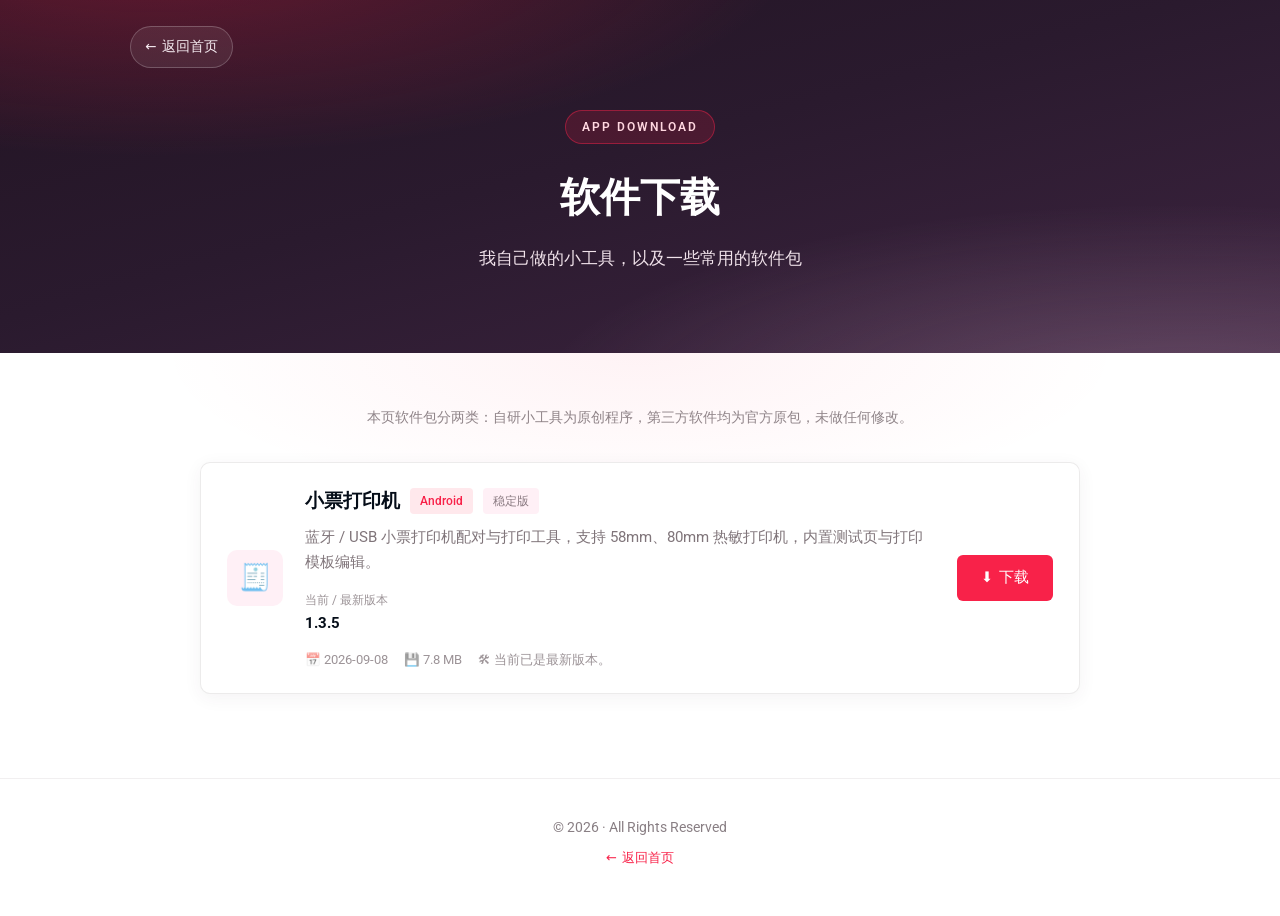
==== commit f7eeb228: "左右布局改成顶栏布局，调整首页和下载页文字。删除「关于我 / 经历 / 大家说」三个区块及对应菜单" ====
--- a/download/index.html
+++ b/download/index.html
@@ -4,8 +4,8 @@
 <head>
   <meta charset="utf-8">
   <meta content="width=device-width, initial-scale=1.0" name="viewport">
-  <title>软件下载 · 小鹿 Lu</title>
-  <meta content="小鹿的软件包下载：Android / Windows / macOS 安装包。" name="description">
+  <title>软件下载</title>
+  <meta content="软件包下载页：Android / Windows / macOS 安装包。" name="description">
 
   <!-- 字体（公共 CDN） -->
   <link
@@ -19,14 +19,10 @@
 
 <body class="download-page">
 
-  <!-- ======= 顶部：品牌 + 返回首页 ======= -->
+  <!-- ======= 顶部：返回首页 ======= -->
   <header class="dl-hero">
     <div class="dl-shell">
       <div class="dl-hero__top">
-        <a href="../" class="dl-brand" aria-label="小鹿 Lu 首页">
-          <span class="dl-brand__mark">鹿</span>
-          <span>小鹿 <b style="color:#fff">Lu</b></span>
-        </a>
         <a href="../" class="dl-back">
           <span class="dl-back__arrow" aria-hidden="true">←</span> 返回首页
         </a>
@@ -54,8 +50,8 @@
 
   <!-- ======= 页脚 ======= -->
   <footer class="dl-footer">
-    <p>© <span>2026</span> <b class="sitename" style="color:var(--heading-color)">小鹿 Lu</b> · All Rights Reserved</p>
-    <a class="dl-footer__link" href="../"><span aria-hidden="true">←</span> 回到小鹿的个人主页</a>
+    <p>© <span>2026</span> · All Rights Reserved</p>
+    <a class="dl-footer__link" href="../"><span aria-hidden="true">←</span> 返回首页</a>
   </footer>
 
   <!-- 回到顶部 -->
--- a/assets/css/main.css
+++ b/assets/css/main.css
@@ -86,12 +86,19 @@
   border-right: 1px solid color-mix(in srgb, var(--default-color), transparent 90%);
 }
 
-.header .profile-img img {
+.header .profile-img .profile-emoji {
   margin: 15px auto;
-  display: block;
+  display: flex;
+  align-items: center;
+  justify-content: center;
   width: 120px;
+  height: 120px;
   border: 8px solid color-mix(in srgb, var(--default-color), transparent 85%);
-  background: #fff;
+  border-radius: 50%;
+  background: radial-gradient(circle at 32% 28%, #ffe1ea, #d9a8cf);
+  font-size: 60px;
+  line-height: 1;
+  user-select: none;
 }
 
 .header .logo {
@@ -1162,3 +1169,169 @@
     justify-content: center;
   }
 }
+
+/*--------------------------------------------------------------
+# 顶栏布局覆盖（首页：菜单不再放左侧）
+--------------------------------------------------------------*/
+.header {
+  top: 0;
+  right: 0;
+  bottom: auto;
+  left: 0;
+  width: 100%;
+  height: 72px;
+  padding: 0;
+  overflow: visible;
+  box-shadow: none;
+  border-right: 0;
+  border-bottom: 1px solid rgba(255, 255, 255, .1);
+}
+
+.header-bar {
+  max-width: 1200px;
+  height: 100%;
+  margin: 0 auto;
+  padding: 0 20px;
+  display: flex;
+  align-items: center;
+  justify-content: space-between;
+  gap: 12px;
+}
+
+.header .logo {
+  margin: 0;
+  display: flex;
+  align-items: center;
+  gap: 10px;
+  flex-shrink: 0;
+}
+
+.header .logo-mark {
+  width: 38px;
+  height: 38px;
+  display: grid;
+  place-items: center;
+  border-radius: 12px;
+  font-size: 21px;
+  line-height: 1;
+  background: linear-gradient(135deg, var(--accent-color), #ff5f7e);
+}
+
+.header .logo .sitename {
+  margin: 0;
+  font-size: 21px;
+  font-weight: 700;
+  font-family: var(--heading-font);
+  color: #fff;
+}
+
+/* 桌面端：横向菜单 */
+@media (min-width: 1200px) {
+
+  .header~main,
+  .header~#footer {
+    margin-left: 0;
+  }
+
+  .header .navmenu ul {
+    display: flex;
+    align-items: center;
+    padding: 0;
+    margin: 0;
+    gap: 2px;
+  }
+
+  .header .navmenu a,
+  .header .navmenu a:focus {
+    width: auto;
+    padding: 8px 13px;
+    color: rgba(255, 255, 255, .8);
+    border-radius: 8px;
+  }
+
+  .header .navmenu a .navicon {
+    font-size: 16px;
+    margin-right: 6px;
+  }
+
+  .header .navmenu a:hover {
+    color: #fff;
+    background: rgba(255, 255, 255, .12);
+  }
+
+  .header .navmenu .active,
+  .header .navmenu .active:focus {
+    color: #fff;
+    background: var(--accent-color);
+  }
+
+  .header .header-toggle {
+    display: none;
+  }
+}
+
+/* 移动端：汉堡按钮 + 下拉菜单 */
+@media (max-width: 1199px) {
+
+  .header .header-toggle {
+    position: static;
+    display: flex;
+    align-items: center;
+    justify-content: center;
+    width: 38px;
+    height: 38px;
+    border-radius: 8px;
+    font-size: 22px;
+    color: #fff;
+    background: rgba(255, 255, 255, .1);
+    cursor: pointer;
+    margin-left: auto;
+  }
+
+  .header .navmenu {
+    display: none;
+    position: fixed;
+    top: 72px;
+    left: 0;
+    right: 0;
+    max-height: calc(100vh - 72px);
+    overflow-y: auto;
+    padding: 10px 14px 16px;
+    background: #2a1a2e;
+    box-shadow: 0 18px 34px rgba(0, 0, 0, .35);
+    border-top: 1px solid rgba(255, 255, 255, .1);
+  }
+
+  .header.header-show .navmenu {
+    display: block;
+  }
+
+  .header .navmenu ul {
+    display: block;
+    padding: 0;
+    margin: 0;
+  }
+
+  .header .navmenu a,
+  .header .navmenu a:focus {
+    width: 100%;
+    padding: 12px 14px;
+    color: var(--nav-color);
+  }
+
+  .header .navmenu a .navicon {
+    margin-right: 10px;
+  }
+
+  .header .navmenu a:hover,
+  .header .navmenu .active,
+  .header .navmenu .active:focus {
+    color: #fff;
+    background: rgba(255, 255, 255, .1);
+  }
+}
+
+/* 锚点滚动避开固定顶栏 */
+main section[id] {
+  scroll-margin-top: 80px;
+}
--- a/assets/css/download.css
+++ b/assets/css/download.css
@@ -85,7 +85,8 @@
   display: grid;
   place-items: center;
   border-radius: 10px;
-  font-size: 16px;
+  font-size: 20px;
+  line-height: 1;
   color: #fff;
   background: linear-gradient(135deg, #f82249, #ff5f7e);
   box-shadow: 0 6px 16px rgba(248, 34, 73, .35);
